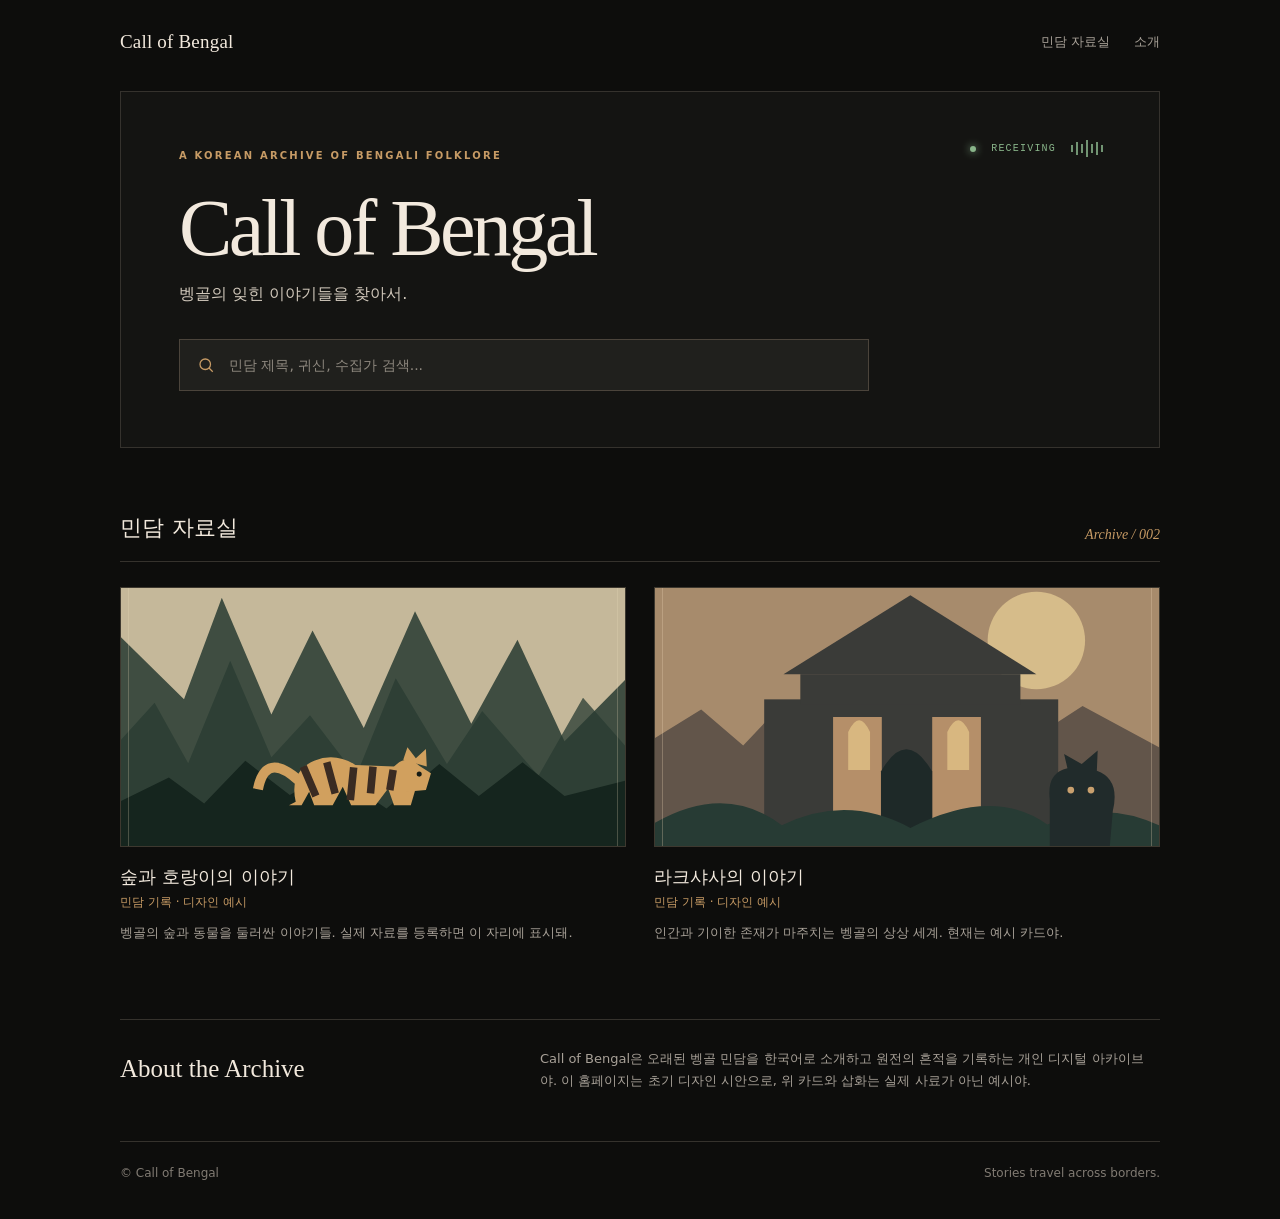
==== index.html @ c175ef84 "Update index.html" ====
<!doctype html>
<html lang="ko">
<head>
<meta charset="utf-8">
<meta name="viewport" content="width=device-width,initial-scale=1">
<meta name="description" content="벵골의 잊힌 이야기들을 찾아서 — 한국어 벵골 민담 아카이브 Call of Bengal">
<title>Call of Bengal — 벵골 민담 아카이브</title>
<style>
:root{--bg:#0d0d0c;--panel:#171715;--ink:#f2e9dd;--muted:#a8a198;--line:#35322d;--amber:#c79b65;--green:#89b58a}
*{box-sizing:border-box}html{scroll-behavior:smooth}body{margin:0;background:var(--bg);color:var(--ink);font-family:system-ui,-apple-system,"Noto Sans KR",sans-serif;line-height:1.65}a{color:inherit;text-decoration:none}button,input{font:inherit}
.wrap{width:min(1040px,calc(100% - 40px));margin:auto}
header{padding:26px 0 16px;display:flex;justify-content:space-between;align-items:center}
.brand{font-family:Georgia,serif;font-size:19px;letter-spacing:.01em}
nav{display:flex;gap:24px;font-size:13px;color:var(--muted)}nav a:hover{color:var(--ink)}
.hero{margin:18px 0 62px;border:1px solid var(--line);background:#141412;min-height:350px;padding:56px 58px;position:relative;overflow:hidden}
.eyebrow{font-size:10px;letter-spacing:.22em;color:var(--amber);font-weight:700}
h1{font-family:Georgia,"Times New Roman",serif;font-weight:400;font-size:clamp(48px,7vw,80px);line-height:1.1;letter-spacing:-.045em;margin:19px 0 9px}
.subtitle{font-size:16px;color:#d1c8bb;margin:0 0 32px}
.radio{position:absolute;right:56px;top:48px;display:flex;gap:15px;align-items:center;color:var(--green);font-family:monospace;font-size:10px;letter-spacing:.12em}
.led{width:6px;height:6px;border-radius:50%;background:var(--green);box-shadow:0 0 9px var(--green)}
.wave{display:flex;align-items:center;gap:3px;height:17px}.wave i{width:2px;background:var(--green);height:7px;opacity:.8}.wave i:nth-child(2),.wave i:nth-child(6){height:13px}.wave i:nth-child(3),.wave i:nth-child(5){height:9px}.wave i:nth-child(4){height:17px}
.search{display:flex;align-items:center;gap:12px;max-width:690px;background:#20201d;border:1px solid #4b443b;padding:0 17px;height:52px}.search svg{flex:none;color:var(--amber)}.search input{width:100%;border:0;outline:0;background:transparent;color:var(--ink);font-size:14px}.search input::placeholder{color:#8e887f}
.section-head{display:flex;align-items:end;justify-content:space-between;border-bottom:1px solid var(--line);padding-bottom:14px;margin-bottom:25px}.section-head h2{font-size:22px;font-weight:550;margin:0}.section-head span{font-family:Georgia,serif;font-style:italic;font-size:14px;color:var(--amber)}
.grid{display:grid;grid-template-columns:repeat(2,minmax(0,1fr));gap:28px}
.story{display:block}.art{height:260px;overflow:hidden;border:1px solid #3d382f;background:#211f1a}.art svg{display:block;width:100%;height:100%}.story h3{font-size:18px;font-weight:550;margin:15px 0 2px}.story .meta{font-size:12px;color:var(--amber);margin:0}.story .desc{font-size:13px;color:var(--muted);margin:9px 0 0}.story:hover h3{color:var(--amber)}
.empty{display:none;border:1px dashed var(--line);padding:35px;text-align:center;color:var(--muted)}
.about{margin:76px 0 50px;border-top:1px solid var(--line);padding-top:28px;display:flex;gap:40px;justify-content:space-between}.about h2{font-family:Georgia,serif;font-weight:400;font-size:25px;margin:0}.about p{max-width:620px;color:var(--muted);font-size:13px;margin:0}
footer{border-top:1px solid var(--line);padding:22px 0 35px;color:#817b73;font-size:12px;display:flex;justify-content:space-between}
@media(max-width:700px){header{align-items:flex-start;gap:10px}nav{gap:13px;font-size:11px}.hero{padding:82px 25px 32px;margin-bottom:44px;min-height:0}.radio{top:28px;right:25px}h1{font-size:51px}.grid{grid-template-columns:1fr;gap:35px}.art{height:235px}.about{display:block}.about p{margin-top:12px}footer{gap:15px;flex-wrap:wrap}}
@media(prefers-reduced-motion:no-preference){.story .art svg{transition:transform .4s}.story:hover .art svg{transform:scale(1.025)}}
</style>
</head>
<body>
<div class="wrap">
<header><a class="brand" href="./">Call of Bengal</a><nav><a href="#archive">민담 자료실</a><a href="#about">소개</a></nav></header>
<main>
<section class="hero" aria-labelledby="hero-title">
<div class="radio"><span class="led"></span><span>RECEIVING</span><span class="wave" aria-hidden="true"><i></i><i></i><i></i><i></i><i></i><i></i><i></i></span></div>
<div class="eyebrow">A KOREAN ARCHIVE OF BENGALI FOLKLORE</div>
<h1 id="hero-title">Call of Bengal</h1>
<p class="subtitle">벵골의 잊힌 이야기들을 찾아서.</p>
<label class="search"><svg width="18" height="18" viewBox="0 0 24 24" fill="none" stroke="currentColor" stroke-width="1.7" aria-hidden="true"><circle cx="11" cy="11" r="7"/><path d="m16 16 5 5"/></svg><input id="search" type="search" placeholder="민담 제목, 귀신, 수집가 검색..." aria-label="민담 검색"></label>
</section>
<section id="archive" aria-labelledby="archive-title">
<div class="section-head"><h2 id="archive-title">민담 자료실</h2><span>Archive / 002</span></div>
<div class="grid" id="stories">
<article class="story" data-search="숲과 호랑이의 이야기 호랑이 숲 동물 민담">
<div class="art"><svg viewBox="0 0 600 340" preserveAspectRatio="xMidYMid slice" role="img" aria-label="숲과 호랑이를 표현한 장식용 삽화"><rect width="600" height="340" fill="#c5b89a"/><g fill="#293b32"><path d="M0 340V75l75 74 45-121 59 139 49-100 61 116 61-139 67 134 55-100 56 121 72-73V340Z" opacity=".85"/><path d="M0 340V197l40-44 40 72 50-122 49 115 46-50 55 72 47-116 61 102 42-63 67 77 53-93 50 57V340Z" opacity=".75"/></g><g fill="#15251e"><path d="M0 340V270l57-28 42 31 49-51 53 41 49-29 66 45 63-53 47 38 52-40 50 40 72-18V340Z"/></g><g transform="translate(200 212)"><path d="M8 59q-8-36 22-49 25-10 49 5l46 2q25 3 27 22l-7 24h-20l-7-20-15 20H74l-10-22-12 22H30l-6-16-9 16H0Z" fill="#d1a05e"/><path d="M120 23q18-24 35-7l14 9-6 20-24 2-16-15" fill="#d1a05e"/><path d="m136 9 5-15 10 13 12-11 1 21" fill="#d1a05e"/><path d="M17 17 32 52M45 12l10 37M77 18l-4 39M100 17l-3 32M124 21l-4 24" stroke="#3a2b22" stroke-width="9"/><circle cx="155" cy="26" r="3" fill="#151b15"/><path d="M12 34q-40-36-49 10" fill="none" stroke="#d1a05e" stroke-width="12"/></g><rect x="9" y="9" width="582" height="322" fill="none" stroke="#e9dbb8" stroke-opacity=".3"/></svg></div>
<h3>숲과 호랑이의 이야기</h3><p class="meta">민담 기록 · 디자인 예시</p><p class="desc">벵골의 숲과 동물을 둘러싼 이야기들. 실제 자료를 등록하면 이 자리에 표시돼.</p>
</article>
<article class="story" data-search="라크샤사의 이야기 라크샤사 악귀 괴물 초자연 민담">
<div class="art"><svg viewBox="0 0 600 340" preserveAspectRatio="xMidYMid slice" role="img" aria-label="고풍스러운 궁전과 신비로운 존재를 표현한 장식용 삽화"><rect width="600" height="340" fill="#a78b6c"/><circle cx="454" cy="79" r="58" fill="#e3c991" opacity=".8"/><path d="M0 340V195l55-34 50 43 47-50 59 57 58-84 65 61 50-65 63 74 62-40 91 49V340Z" fill="#62554a"/><g fill="#3a3b38"><rect x="130" y="149" width="350" height="191"/><rect x="173" y="119" width="262" height="36"/><path d="M153 119 304 25l150 94Z"/><rect x="212" y="170" width="58" height="170" fill="#b58f69"/><rect x="330" y="170" width="58" height="170" fill="#b58f69"/><path d="M269 340V235q30-53 61 0v105Z" fill="#1e2928"/></g><g fill="#d8b780"><path d="M230 188q13-28 26 0v45h-26ZM348 188q13-28 26 0v45h-26Z"/></g><path d="M0 340V296q84-48 151 3 77-38 153 3 99-50 163-4 68-30 133 1v41Z" fill="#273b34"/><g transform="translate(470 218)" fill="#212b2b"><path d="M0 122V51q-4-33 21-38l-4-17 21 12 19-16-1 24q28 10 19 48l-5 58Z"/><circle cx="25" cy="39" r="4" fill="#c9a06e"/><circle cx="49" cy="39" r="4" fill="#c9a06e"/></g><rect x="9" y="9" width="582" height="322" fill="none" stroke="#ead5b5" stroke-opacity=".35"/></svg></div>
<h3>라크샤사의 이야기</h3><p class="meta">민담 기록 · 디자인 예시</p><p class="desc">인간과 기이한 존재가 마주치는 벵골의 상상 세계. 현재는 예시 카드야.</p>
</article>
</div><div class="empty" id="empty">검색 결과가 없어. 다른 단어로 찾아봐.</div>
</section>
<section class="about" id="about"><h2>About the Archive</h2><p>Call of Bengal은 오래된 벵골 민담을 한국어로 소개하고 원전의 흔적을 기록하는 개인 디지털 아카이브야. 이 홈페이지는 초기 디자인 시안으로, 위 카드와 삽화는 실제 사료가 아닌 예시야.</p></section>
</main>
<footer><span>© Call of Bengal</span><span>Stories travel across borders.</span></footer>
</div>
<script>
const input=document.getElementById('search'),cards=[...document.querySelectorAll('.story')],empty=document.getElementById('empty');
input.addEventListener('input',()=>{const q=input.value.trim().toLocaleLowerCase();let count=0;for(const card of cards){const show=card.dataset.search.toLocaleLowerCase().includes(q);card.style.display=show?'':'none';if(show)count++}empty.style.display=count?'none':'block'});
</script>
</body>
</html>
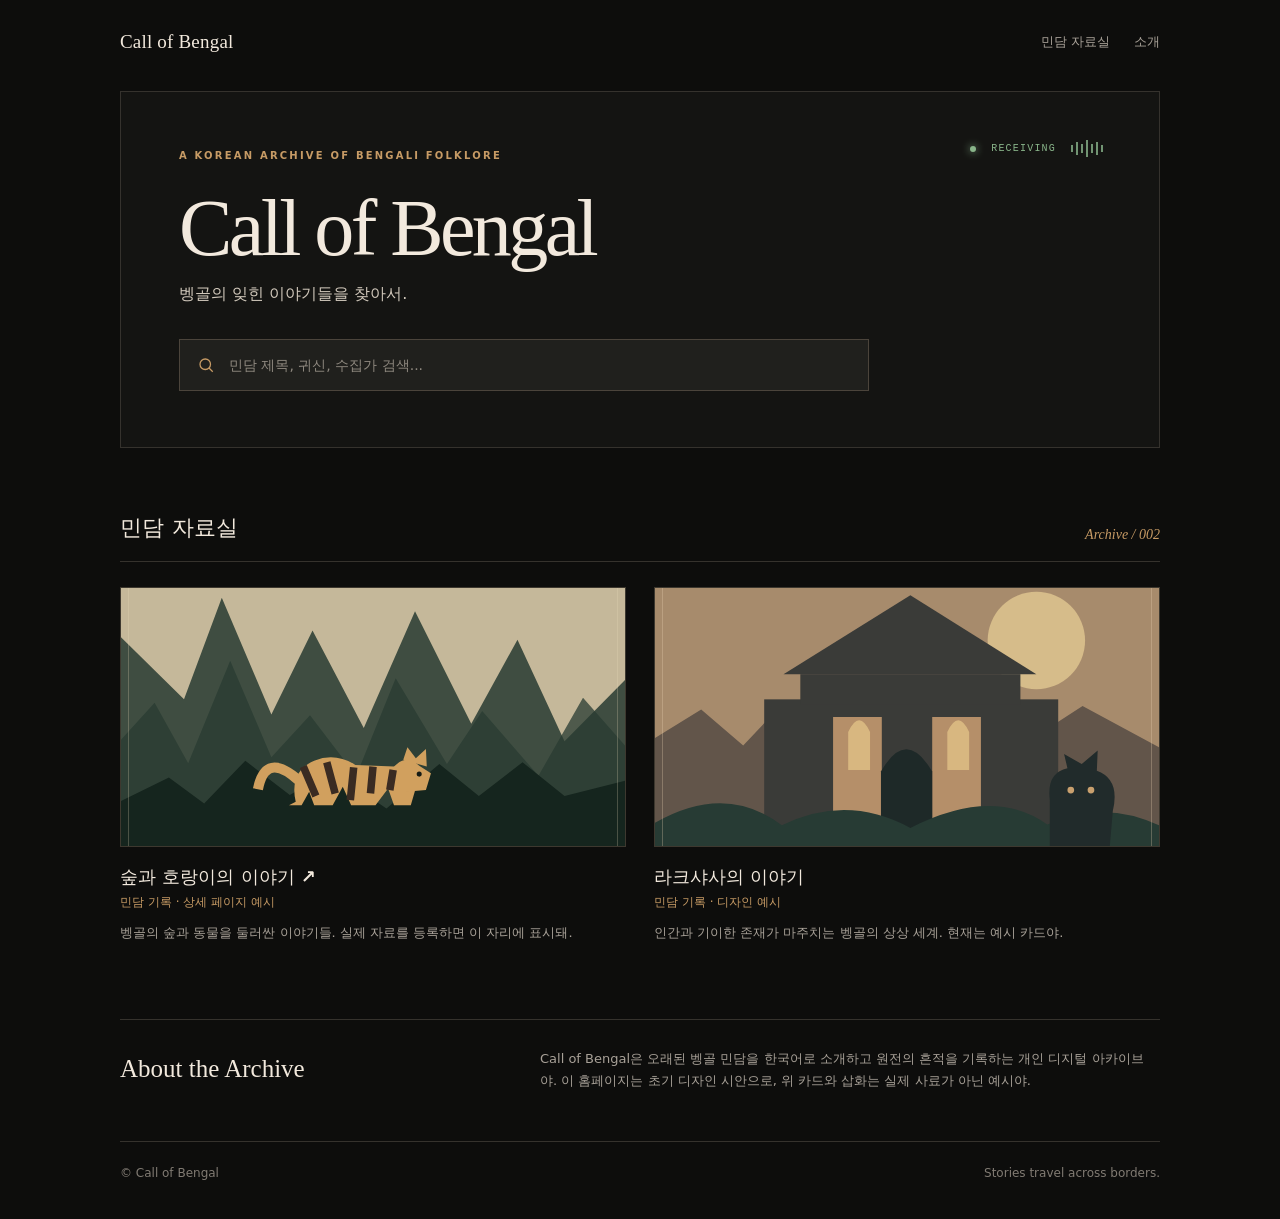
==== commit 510a0f06: "Add files via upload" ====
--- a/index.html
+++ b/index.html
@@ -46,7 +46,7 @@
 <div class="grid" id="stories">
 <article class="story" data-search="숲과 호랑이의 이야기 호랑이 숲 동물 민담">
 <div class="art"><svg viewBox="0 0 600 340" preserveAspectRatio="xMidYMid slice" role="img" aria-label="숲과 호랑이를 표현한 장식용 삽화"><rect width="600" height="340" fill="#c5b89a"/><g fill="#293b32"><path d="M0 340V75l75 74 45-121 59 139 49-100 61 116 61-139 67 134 55-100 56 121 72-73V340Z" opacity=".85"/><path d="M0 340V197l40-44 40 72 50-122 49 115 46-50 55 72 47-116 61 102 42-63 67 77 53-93 50 57V340Z" opacity=".75"/></g><g fill="#15251e"><path d="M0 340V270l57-28 42 31 49-51 53 41 49-29 66 45 63-53 47 38 52-40 50 40 72-18V340Z"/></g><g transform="translate(200 212)"><path d="M8 59q-8-36 22-49 25-10 49 5l46 2q25 3 27 22l-7 24h-20l-7-20-15 20H74l-10-22-12 22H30l-6-16-9 16H0Z" fill="#d1a05e"/><path d="M120 23q18-24 35-7l14 9-6 20-24 2-16-15" fill="#d1a05e"/><path d="m136 9 5-15 10 13 12-11 1 21" fill="#d1a05e"/><path d="M17 17 32 52M45 12l10 37M77 18l-4 39M100 17l-3 32M124 21l-4 24" stroke="#3a2b22" stroke-width="9"/><circle cx="155" cy="26" r="3" fill="#151b15"/><path d="M12 34q-40-36-49 10" fill="none" stroke="#d1a05e" stroke-width="12"/></g><rect x="9" y="9" width="582" height="322" fill="none" stroke="#e9dbb8" stroke-opacity=".3"/></svg></div>
-<h3>숲과 호랑이의 이야기</h3><p class="meta">민담 기록 · 디자인 예시</p><p class="desc">벵골의 숲과 동물을 둘러싼 이야기들. 실제 자료를 등록하면 이 자리에 표시돼.</p>
+<h3><a href="stories/story-001.html" aria-label="숲과 호랑이의 이야기 상세 기록 보기">숲과 호랑이의 이야기 ↗</a></h3><p class="meta">민담 기록 · 상세 페이지 예시</p><p class="desc">벵골의 숲과 동물을 둘러싼 이야기들. 실제 자료를 등록하면 이 자리에 표시돼.</p>
 </article>
 <article class="story" data-search="라크샤사의 이야기 라크샤사 악귀 괴물 초자연 민담">
 <div class="art"><svg viewBox="0 0 600 340" preserveAspectRatio="xMidYMid slice" role="img" aria-label="고풍스러운 궁전과 신비로운 존재를 표현한 장식용 삽화"><rect width="600" height="340" fill="#a78b6c"/><circle cx="454" cy="79" r="58" fill="#e3c991" opacity=".8"/><path d="M0 340V195l55-34 50 43 47-50 59 57 58-84 65 61 50-65 63 74 62-40 91 49V340Z" fill="#62554a"/><g fill="#3a3b38"><rect x="130" y="149" width="350" height="191"/><rect x="173" y="119" width="262" height="36"/><path d="M153 119 304 25l150 94Z"/><rect x="212" y="170" width="58" height="170" fill="#b58f69"/><rect x="330" y="170" width="58" height="170" fill="#b58f69"/><path d="M269 340V235q30-53 61 0v105Z" fill="#1e2928"/></g><g fill="#d8b780"><path d="M230 188q13-28 26 0v45h-26ZM348 188q13-28 26 0v45h-26Z"/></g><path d="M0 340V296q84-48 151 3 77-38 153 3 99-50 163-4 68-30 133 1v41Z" fill="#273b34"/><g transform="translate(470 218)" fill="#212b2b"><path d="M0 122V51q-4-33 21-38l-4-17 21 12 19-16-1 24q28 10 19 48l-5 58Z"/><circle cx="25" cy="39" r="4" fill="#c9a06e"/><circle cx="49" cy="39" r="4" fill="#c9a06e"/></g><rect x="9" y="9" width="582" height="322" fill="none" stroke="#ead5b5" stroke-opacity=".35"/></svg></div>
@@ -63,4 +63,4 @@
 input.addEventListener('input',()=>{const q=input.value.trim().toLocaleLowerCase();let count=0;for(const card of cards){const show=card.dataset.search.toLocaleLowerCase().includes(q);card.style.display=show?'':'none';if(show)count++}empty.style.display=count?'none':'block'});
 </script>
 </body>
-</html>
+</html>
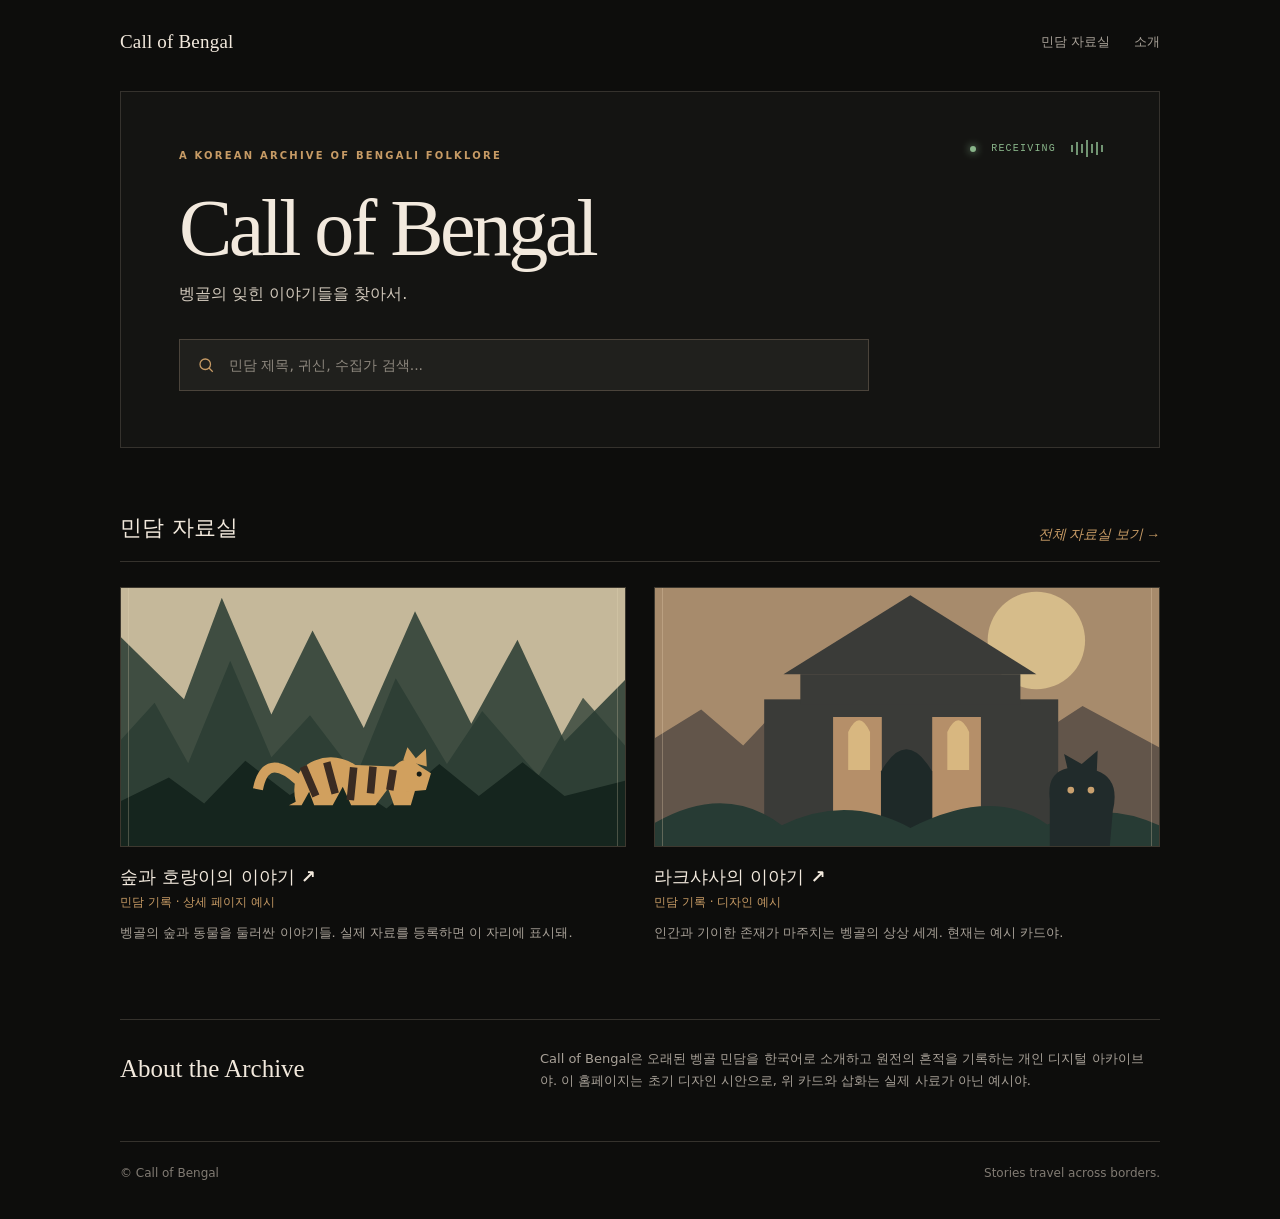
==== commit cfb6f907: "Add files via upload" ====
--- a/index.html
+++ b/index.html
@@ -32,7 +32,7 @@
 </head>
 <body>
 <div class="wrap">
-<header><a class="brand" href="./">Call of Bengal</a><nav><a href="#archive">민담 자료실</a><a href="#about">소개</a></nav></header>
+<header><a class="brand" href="./">Call of Bengal</a><nav><a href="archive.html">민담 자료실</a><a href="#about">소개</a></nav></header>
 <main>
 <section class="hero" aria-labelledby="hero-title">
 <div class="radio"><span class="led"></span><span>RECEIVING</span><span class="wave" aria-hidden="true"><i></i><i></i><i></i><i></i><i></i><i></i><i></i></span></div>
@@ -42,7 +42,7 @@
 <label class="search"><svg width="18" height="18" viewBox="0 0 24 24" fill="none" stroke="currentColor" stroke-width="1.7" aria-hidden="true"><circle cx="11" cy="11" r="7"/><path d="m16 16 5 5"/></svg><input id="search" type="search" placeholder="민담 제목, 귀신, 수집가 검색..." aria-label="민담 검색"></label>
 </section>
 <section id="archive" aria-labelledby="archive-title">
-<div class="section-head"><h2 id="archive-title">민담 자료실</h2><span>Archive / 002</span></div>
+<div class="section-head"><h2 id="archive-title">민담 자료실</h2><a href="archive.html" style="font-family:Georgia,serif;font-style:italic;font-size:14px;color:var(--amber)">전체 자료실 보기 →</a></div>
 <div class="grid" id="stories">
 <article class="story" data-search="숲과 호랑이의 이야기 호랑이 숲 동물 민담">
 <div class="art"><svg viewBox="0 0 600 340" preserveAspectRatio="xMidYMid slice" role="img" aria-label="숲과 호랑이를 표현한 장식용 삽화"><rect width="600" height="340" fill="#c5b89a"/><g fill="#293b32"><path d="M0 340V75l75 74 45-121 59 139 49-100 61 116 61-139 67 134 55-100 56 121 72-73V340Z" opacity=".85"/><path d="M0 340V197l40-44 40 72 50-122 49 115 46-50 55 72 47-116 61 102 42-63 67 77 53-93 50 57V340Z" opacity=".75"/></g><g fill="#15251e"><path d="M0 340V270l57-28 42 31 49-51 53 41 49-29 66 45 63-53 47 38 52-40 50 40 72-18V340Z"/></g><g transform="translate(200 212)"><path d="M8 59q-8-36 22-49 25-10 49 5l46 2q25 3 27 22l-7 24h-20l-7-20-15 20H74l-10-22-12 22H30l-6-16-9 16H0Z" fill="#d1a05e"/><path d="M120 23q18-24 35-7l14 9-6 20-24 2-16-15" fill="#d1a05e"/><path d="m136 9 5-15 10 13 12-11 1 21" fill="#d1a05e"/><path d="M17 17 32 52M45 12l10 37M77 18l-4 39M100 17l-3 32M124 21l-4 24" stroke="#3a2b22" stroke-width="9"/><circle cx="155" cy="26" r="3" fill="#151b15"/><path d="M12 34q-40-36-49 10" fill="none" stroke="#d1a05e" stroke-width="12"/></g><rect x="9" y="9" width="582" height="322" fill="none" stroke="#e9dbb8" stroke-opacity=".3"/></svg></div>
@@ -50,7 +50,7 @@
 </article>
 <article class="story" data-search="라크샤사의 이야기 라크샤사 악귀 괴물 초자연 민담">
 <div class="art"><svg viewBox="0 0 600 340" preserveAspectRatio="xMidYMid slice" role="img" aria-label="고풍스러운 궁전과 신비로운 존재를 표현한 장식용 삽화"><rect width="600" height="340" fill="#a78b6c"/><circle cx="454" cy="79" r="58" fill="#e3c991" opacity=".8"/><path d="M0 340V195l55-34 50 43 47-50 59 57 58-84 65 61 50-65 63 74 62-40 91 49V340Z" fill="#62554a"/><g fill="#3a3b38"><rect x="130" y="149" width="350" height="191"/><rect x="173" y="119" width="262" height="36"/><path d="M153 119 304 25l150 94Z"/><rect x="212" y="170" width="58" height="170" fill="#b58f69"/><rect x="330" y="170" width="58" height="170" fill="#b58f69"/><path d="M269 340V235q30-53 61 0v105Z" fill="#1e2928"/></g><g fill="#d8b780"><path d="M230 188q13-28 26 0v45h-26ZM348 188q13-28 26 0v45h-26Z"/></g><path d="M0 340V296q84-48 151 3 77-38 153 3 99-50 163-4 68-30 133 1v41Z" fill="#273b34"/><g transform="translate(470 218)" fill="#212b2b"><path d="M0 122V51q-4-33 21-38l-4-17 21 12 19-16-1 24q28 10 19 48l-5 58Z"/><circle cx="25" cy="39" r="4" fill="#c9a06e"/><circle cx="49" cy="39" r="4" fill="#c9a06e"/></g><rect x="9" y="9" width="582" height="322" fill="none" stroke="#ead5b5" stroke-opacity=".35"/></svg></div>
-<h3>라크샤사의 이야기</h3><p class="meta">민담 기록 · 디자인 예시</p><p class="desc">인간과 기이한 존재가 마주치는 벵골의 상상 세계. 현재는 예시 카드야.</p>
+<h3><a href="archive.html?category=ghost">라크샤사의 이야기 ↗</a></h3><p class="meta">민담 기록 · 디자인 예시</p><p class="desc">인간과 기이한 존재가 마주치는 벵골의 상상 세계. 현재는 예시 카드야.</p>
 </article>
 </div><div class="empty" id="empty">검색 결과가 없어. 다른 단어로 찾아봐.</div>
 </section>
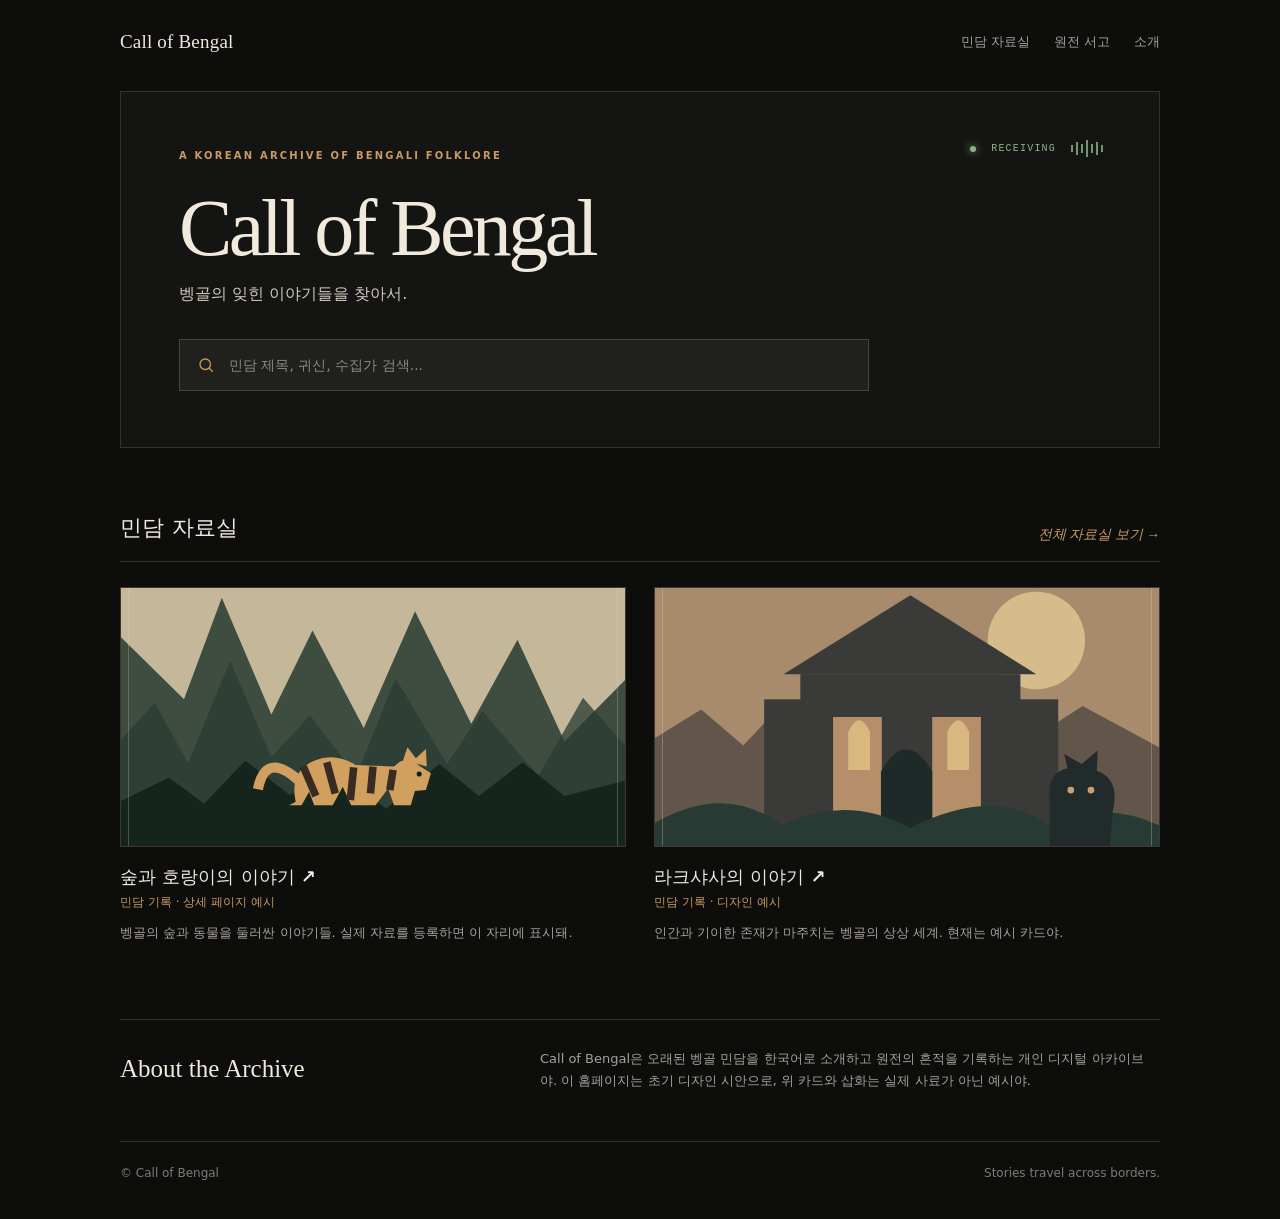
==== commit e27e2ec4: "Add files via upload" ====
--- a/index.html
+++ b/index.html
@@ -32,7 +32,7 @@
 </head>
 <body>
 <div class="wrap">
-<header><a class="brand" href="./">Call of Bengal</a><nav><a href="archive.html">민담 자료실</a><a href="#about">소개</a></nav></header>
+<header><a class="brand" href="./">Call of Bengal</a><nav><a href="archive.html">민담 자료실</a><a href="sources.html">원전 서고</a><a href="#about">소개</a></nav></header>
 <main>
 <section class="hero" aria-labelledby="hero-title">
 <div class="radio"><span class="led"></span><span>RECEIVING</span><span class="wave" aria-hidden="true"><i></i><i></i><i></i><i></i><i></i><i></i><i></i></span></div>
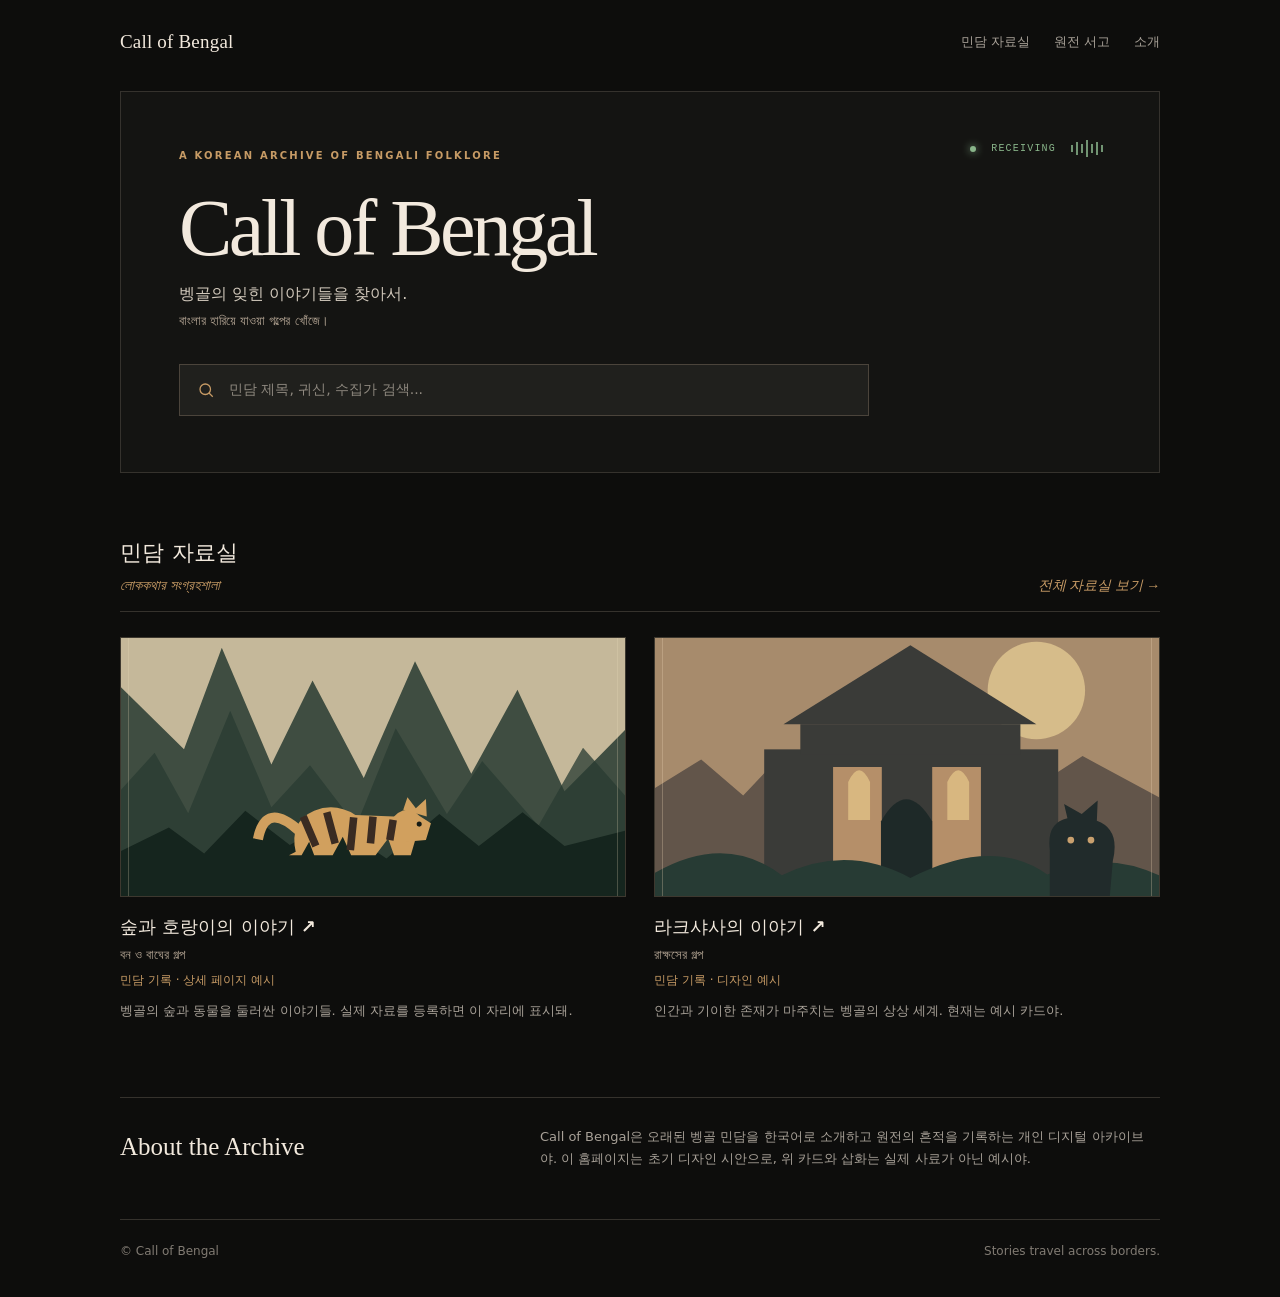
==== commit a76321a0: "Add files via upload" ====
--- a/index.html
+++ b/index.html
@@ -28,29 +28,29 @@
 footer{border-top:1px solid var(--line);padding:22px 0 35px;color:#817b73;font-size:12px;display:flex;justify-content:space-between}
 @media(max-width:700px){header{align-items:flex-start;gap:10px}nav{gap:13px;font-size:11px}.hero{padding:82px 25px 32px;margin-bottom:44px;min-height:0}.radio{top:28px;right:25px}h1{font-size:51px}.grid{grid-template-columns:1fr;gap:35px}.art{height:235px}.about{display:block}.about p{margin-top:12px}footer{gap:15px;flex-wrap:wrap}}
 @media(prefers-reduced-motion:no-preference){.story .art svg{transition:transform .4s}.story:hover .art svg{transform:scale(1.025)}}
-</style>
+.bn-sub{font-size:17px;color:#b4a594;margin:-4px 0 18px;line-height:1.7}.bn-heading{display:block;font-size:13px;color:#b4a594;font-weight:400;margin-top:3px}.bn-card{font-size:13px;color:#b4a594;margin:0 0 6px}.bn-subtitle,.bn-sub{font-family:system-ui,"Noto Sans Bengali",sans-serif}.bn-subtitle{display:block;font-size:13px;color:#b4a594;margin-top:3px}.bn-card{font-family:system-ui,"Noto Sans Bengali",sans-serif}.bn-sub{margin-top:0}</style>
 </head>
 <body>
 <div class="wrap">
-<header><a class="brand" href="./">Call of Bengal</a><nav><a href="archive.html">민담 자료실</a><a href="sources.html">원전 서고</a><a href="#about">소개</a></nav></header>
+<header><a class="brand" href="./">Call of Bengal</a><nav><a href="archive.html">민담 자료실</a><a href="sources.html">원전 서고</a><a href="about.html">소개</a></nav></header>
 <main>
 <section class="hero" aria-labelledby="hero-title">
 <div class="radio"><span class="led"></span><span>RECEIVING</span><span class="wave" aria-hidden="true"><i></i><i></i><i></i><i></i><i></i><i></i><i></i></span></div>
 <div class="eyebrow">A KOREAN ARCHIVE OF BENGALI FOLKLORE</div>
 <h1 id="hero-title">Call of Bengal</h1>
-<p class="subtitle">벵골의 잊힌 이야기들을 찾아서.</p>
+<p class="subtitle">벵골의 잊힌 이야기들을 찾아서.<span class="bn-subtitle" lang="bn">বাংলার হারিয়ে যাওয়া গল্পের খোঁজে।</span></p>
 <label class="search"><svg width="18" height="18" viewBox="0 0 24 24" fill="none" stroke="currentColor" stroke-width="1.7" aria-hidden="true"><circle cx="11" cy="11" r="7"/><path d="m16 16 5 5"/></svg><input id="search" type="search" placeholder="민담 제목, 귀신, 수집가 검색..." aria-label="민담 검색"></label>
 </section>
 <section id="archive" aria-labelledby="archive-title">
-<div class="section-head"><h2 id="archive-title">민담 자료실</h2><a href="archive.html" style="font-family:Georgia,serif;font-style:italic;font-size:14px;color:var(--amber)">전체 자료실 보기 →</a></div>
+<div class="section-head"><h2 id="archive-title">민담 자료실 <span class="bn-heading" lang="bn">লোককথার সংগ্রহশালা</span></h2><a href="archive.html" style="font-family:Georgia,serif;font-style:italic;font-size:14px;color:var(--amber)">전체 자료실 보기 →</a></div>
 <div class="grid" id="stories">
 <article class="story" data-search="숲과 호랑이의 이야기 호랑이 숲 동물 민담">
 <div class="art"><svg viewBox="0 0 600 340" preserveAspectRatio="xMidYMid slice" role="img" aria-label="숲과 호랑이를 표현한 장식용 삽화"><rect width="600" height="340" fill="#c5b89a"/><g fill="#293b32"><path d="M0 340V75l75 74 45-121 59 139 49-100 61 116 61-139 67 134 55-100 56 121 72-73V340Z" opacity=".85"/><path d="M0 340V197l40-44 40 72 50-122 49 115 46-50 55 72 47-116 61 102 42-63 67 77 53-93 50 57V340Z" opacity=".75"/></g><g fill="#15251e"><path d="M0 340V270l57-28 42 31 49-51 53 41 49-29 66 45 63-53 47 38 52-40 50 40 72-18V340Z"/></g><g transform="translate(200 212)"><path d="M8 59q-8-36 22-49 25-10 49 5l46 2q25 3 27 22l-7 24h-20l-7-20-15 20H74l-10-22-12 22H30l-6-16-9 16H0Z" fill="#d1a05e"/><path d="M120 23q18-24 35-7l14 9-6 20-24 2-16-15" fill="#d1a05e"/><path d="m136 9 5-15 10 13 12-11 1 21" fill="#d1a05e"/><path d="M17 17 32 52M45 12l10 37M77 18l-4 39M100 17l-3 32M124 21l-4 24" stroke="#3a2b22" stroke-width="9"/><circle cx="155" cy="26" r="3" fill="#151b15"/><path d="M12 34q-40-36-49 10" fill="none" stroke="#d1a05e" stroke-width="12"/></g><rect x="9" y="9" width="582" height="322" fill="none" stroke="#e9dbb8" stroke-opacity=".3"/></svg></div>
-<h3><a href="stories/story-001.html" aria-label="숲과 호랑이의 이야기 상세 기록 보기">숲과 호랑이의 이야기 ↗</a></h3><p class="meta">민담 기록 · 상세 페이지 예시</p><p class="desc">벵골의 숲과 동물을 둘러싼 이야기들. 실제 자료를 등록하면 이 자리에 표시돼.</p>
+<h3><a href="stories/story-001.html" aria-label="숲과 호랑이의 이야기 상세 기록 보기">숲과 호랑이의 이야기 ↗</a></h3><p class="bn-card" lang="bn">বন ও বাঘের গল্প</p><p class="meta">민담 기록 · 상세 페이지 예시</p><p class="desc">벵골의 숲과 동물을 둘러싼 이야기들. 실제 자료를 등록하면 이 자리에 표시돼.</p>
 </article>
 <article class="story" data-search="라크샤사의 이야기 라크샤사 악귀 괴물 초자연 민담">
 <div class="art"><svg viewBox="0 0 600 340" preserveAspectRatio="xMidYMid slice" role="img" aria-label="고풍스러운 궁전과 신비로운 존재를 표현한 장식용 삽화"><rect width="600" height="340" fill="#a78b6c"/><circle cx="454" cy="79" r="58" fill="#e3c991" opacity=".8"/><path d="M0 340V195l55-34 50 43 47-50 59 57 58-84 65 61 50-65 63 74 62-40 91 49V340Z" fill="#62554a"/><g fill="#3a3b38"><rect x="130" y="149" width="350" height="191"/><rect x="173" y="119" width="262" height="36"/><path d="M153 119 304 25l150 94Z"/><rect x="212" y="170" width="58" height="170" fill="#b58f69"/><rect x="330" y="170" width="58" height="170" fill="#b58f69"/><path d="M269 340V235q30-53 61 0v105Z" fill="#1e2928"/></g><g fill="#d8b780"><path d="M230 188q13-28 26 0v45h-26ZM348 188q13-28 26 0v45h-26Z"/></g><path d="M0 340V296q84-48 151 3 77-38 153 3 99-50 163-4 68-30 133 1v41Z" fill="#273b34"/><g transform="translate(470 218)" fill="#212b2b"><path d="M0 122V51q-4-33 21-38l-4-17 21 12 19-16-1 24q28 10 19 48l-5 58Z"/><circle cx="25" cy="39" r="4" fill="#c9a06e"/><circle cx="49" cy="39" r="4" fill="#c9a06e"/></g><rect x="9" y="9" width="582" height="322" fill="none" stroke="#ead5b5" stroke-opacity=".35"/></svg></div>
-<h3><a href="archive.html?category=ghost">라크샤사의 이야기 ↗</a></h3><p class="meta">민담 기록 · 디자인 예시</p><p class="desc">인간과 기이한 존재가 마주치는 벵골의 상상 세계. 현재는 예시 카드야.</p>
+<h3><a href="archive.html?category=ghost">라크샤사의 이야기 ↗</a></h3><p class="bn-card" lang="bn">রাক্ষসের গল্প</p><p class="meta">민담 기록 · 디자인 예시</p><p class="desc">인간과 기이한 존재가 마주치는 벵골의 상상 세계. 현재는 예시 카드야.</p>
 </article>
 </div><div class="empty" id="empty">검색 결과가 없어. 다른 단어로 찾아봐.</div>
 </section>
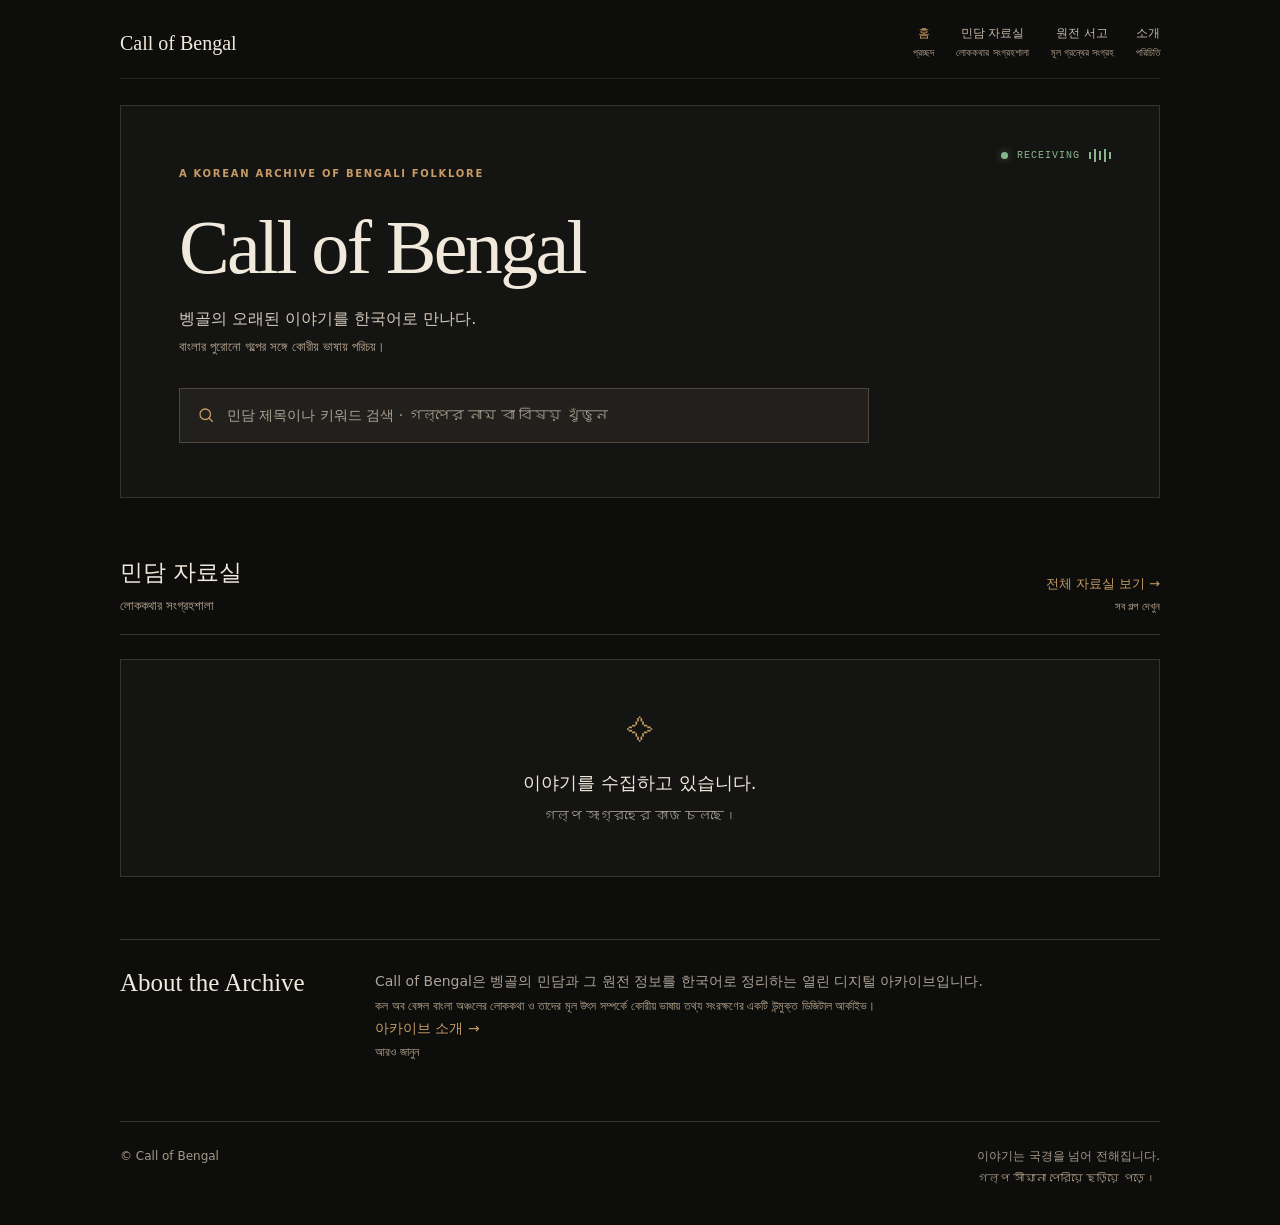
==== commit 4521277c: "Add files via upload" ====
--- a/index.html
+++ b/index.html
@@ -1,66 +1 @@
-<!doctype html>
-<html lang="ko">
-<head>
-<meta charset="utf-8">
-<meta name="viewport" content="width=device-width,initial-scale=1">
-<meta name="description" content="벵골의 잊힌 이야기들을 찾아서 — 한국어 벵골 민담 아카이브 Call of Bengal">
-<title>Call of Bengal — 벵골 민담 아카이브</title>
-<style>
-:root{--bg:#0d0d0c;--panel:#171715;--ink:#f2e9dd;--muted:#a8a198;--line:#35322d;--amber:#c79b65;--green:#89b58a}
-*{box-sizing:border-box}html{scroll-behavior:smooth}body{margin:0;background:var(--bg);color:var(--ink);font-family:system-ui,-apple-system,"Noto Sans KR",sans-serif;line-height:1.65}a{color:inherit;text-decoration:none}button,input{font:inherit}
-.wrap{width:min(1040px,calc(100% - 40px));margin:auto}
-header{padding:26px 0 16px;display:flex;justify-content:space-between;align-items:center}
-.brand{font-family:Georgia,serif;font-size:19px;letter-spacing:.01em}
-nav{display:flex;gap:24px;font-size:13px;color:var(--muted)}nav a:hover{color:var(--ink)}
-.hero{margin:18px 0 62px;border:1px solid var(--line);background:#141412;min-height:350px;padding:56px 58px;position:relative;overflow:hidden}
-.eyebrow{font-size:10px;letter-spacing:.22em;color:var(--amber);font-weight:700}
-h1{font-family:Georgia,"Times New Roman",serif;font-weight:400;font-size:clamp(48px,7vw,80px);line-height:1.1;letter-spacing:-.045em;margin:19px 0 9px}
-.subtitle{font-size:16px;color:#d1c8bb;margin:0 0 32px}
-.radio{position:absolute;right:56px;top:48px;display:flex;gap:15px;align-items:center;color:var(--green);font-family:monospace;font-size:10px;letter-spacing:.12em}
-.led{width:6px;height:6px;border-radius:50%;background:var(--green);box-shadow:0 0 9px var(--green)}
-.wave{display:flex;align-items:center;gap:3px;height:17px}.wave i{width:2px;background:var(--green);height:7px;opacity:.8}.wave i:nth-child(2),.wave i:nth-child(6){height:13px}.wave i:nth-child(3),.wave i:nth-child(5){height:9px}.wave i:nth-child(4){height:17px}
-.search{display:flex;align-items:center;gap:12px;max-width:690px;background:#20201d;border:1px solid #4b443b;padding:0 17px;height:52px}.search svg{flex:none;color:var(--amber)}.search input{width:100%;border:0;outline:0;background:transparent;color:var(--ink);font-size:14px}.search input::placeholder{color:#8e887f}
-.section-head{display:flex;align-items:end;justify-content:space-between;border-bottom:1px solid var(--line);padding-bottom:14px;margin-bottom:25px}.section-head h2{font-size:22px;font-weight:550;margin:0}.section-head span{font-family:Georgia,serif;font-style:italic;font-size:14px;color:var(--amber)}
-.grid{display:grid;grid-template-columns:repeat(2,minmax(0,1fr));gap:28px}
-.story{display:block}.art{height:260px;overflow:hidden;border:1px solid #3d382f;background:#211f1a}.art svg{display:block;width:100%;height:100%}.story h3{font-size:18px;font-weight:550;margin:15px 0 2px}.story .meta{font-size:12px;color:var(--amber);margin:0}.story .desc{font-size:13px;color:var(--muted);margin:9px 0 0}.story:hover h3{color:var(--amber)}
-.empty{display:none;border:1px dashed var(--line);padding:35px;text-align:center;color:var(--muted)}
-.about{margin:76px 0 50px;border-top:1px solid var(--line);padding-top:28px;display:flex;gap:40px;justify-content:space-between}.about h2{font-family:Georgia,serif;font-weight:400;font-size:25px;margin:0}.about p{max-width:620px;color:var(--muted);font-size:13px;margin:0}
-footer{border-top:1px solid var(--line);padding:22px 0 35px;color:#817b73;font-size:12px;display:flex;justify-content:space-between}
-@media(max-width:700px){header{align-items:flex-start;gap:10px}nav{gap:13px;font-size:11px}.hero{padding:82px 25px 32px;margin-bottom:44px;min-height:0}.radio{top:28px;right:25px}h1{font-size:51px}.grid{grid-template-columns:1fr;gap:35px}.art{height:235px}.about{display:block}.about p{margin-top:12px}footer{gap:15px;flex-wrap:wrap}}
-@media(prefers-reduced-motion:no-preference){.story .art svg{transition:transform .4s}.story:hover .art svg{transform:scale(1.025)}}
-.bn-sub{font-size:17px;color:#b4a594;margin:-4px 0 18px;line-height:1.7}.bn-heading{display:block;font-size:13px;color:#b4a594;font-weight:400;margin-top:3px}.bn-card{font-size:13px;color:#b4a594;margin:0 0 6px}.bn-subtitle,.bn-sub{font-family:system-ui,"Noto Sans Bengali",sans-serif}.bn-subtitle{display:block;font-size:13px;color:#b4a594;margin-top:3px}.bn-card{font-family:system-ui,"Noto Sans Bengali",sans-serif}.bn-sub{margin-top:0}</style>
-</head>
-<body>
-<div class="wrap">
-<header><a class="brand" href="./">Call of Bengal</a><nav><a href="archive.html">민담 자료실</a><a href="sources.html">원전 서고</a><a href="about.html">소개</a></nav></header>
-<main>
-<section class="hero" aria-labelledby="hero-title">
-<div class="radio"><span class="led"></span><span>RECEIVING</span><span class="wave" aria-hidden="true"><i></i><i></i><i></i><i></i><i></i><i></i><i></i></span></div>
-<div class="eyebrow">A KOREAN ARCHIVE OF BENGALI FOLKLORE</div>
-<h1 id="hero-title">Call of Bengal</h1>
-<p class="subtitle">벵골의 잊힌 이야기들을 찾아서.<span class="bn-subtitle" lang="bn">বাংলার হারিয়ে যাওয়া গল্পের খোঁজে।</span></p>
-<label class="search"><svg width="18" height="18" viewBox="0 0 24 24" fill="none" stroke="currentColor" stroke-width="1.7" aria-hidden="true"><circle cx="11" cy="11" r="7"/><path d="m16 16 5 5"/></svg><input id="search" type="search" placeholder="민담 제목, 귀신, 수집가 검색..." aria-label="민담 검색"></label>
-</section>
-<section id="archive" aria-labelledby="archive-title">
-<div class="section-head"><h2 id="archive-title">민담 자료실 <span class="bn-heading" lang="bn">লোককথার সংগ্রহশালা</span></h2><a href="archive.html" style="font-family:Georgia,serif;font-style:italic;font-size:14px;color:var(--amber)">전체 자료실 보기 →</a></div>
-<div class="grid" id="stories">
-<article class="story" data-search="숲과 호랑이의 이야기 호랑이 숲 동물 민담">
-<div class="art"><svg viewBox="0 0 600 340" preserveAspectRatio="xMidYMid slice" role="img" aria-label="숲과 호랑이를 표현한 장식용 삽화"><rect width="600" height="340" fill="#c5b89a"/><g fill="#293b32"><path d="M0 340V75l75 74 45-121 59 139 49-100 61 116 61-139 67 134 55-100 56 121 72-73V340Z" opacity=".85"/><path d="M0 340V197l40-44 40 72 50-122 49 115 46-50 55 72 47-116 61 102 42-63 67 77 53-93 50 57V340Z" opacity=".75"/></g><g fill="#15251e"><path d="M0 340V270l57-28 42 31 49-51 53 41 49-29 66 45 63-53 47 38 52-40 50 40 72-18V340Z"/></g><g transform="translate(200 212)"><path d="M8 59q-8-36 22-49 25-10 49 5l46 2q25 3 27 22l-7 24h-20l-7-20-15 20H74l-10-22-12 22H30l-6-16-9 16H0Z" fill="#d1a05e"/><path d="M120 23q18-24 35-7l14 9-6 20-24 2-16-15" fill="#d1a05e"/><path d="m136 9 5-15 10 13 12-11 1 21" fill="#d1a05e"/><path d="M17 17 32 52M45 12l10 37M77 18l-4 39M100 17l-3 32M124 21l-4 24" stroke="#3a2b22" stroke-width="9"/><circle cx="155" cy="26" r="3" fill="#151b15"/><path d="M12 34q-40-36-49 10" fill="none" stroke="#d1a05e" stroke-width="12"/></g><rect x="9" y="9" width="582" height="322" fill="none" stroke="#e9dbb8" stroke-opacity=".3"/></svg></div>
-<h3><a href="stories/story-001.html" aria-label="숲과 호랑이의 이야기 상세 기록 보기">숲과 호랑이의 이야기 ↗</a></h3><p class="bn-card" lang="bn">বন ও বাঘের গল্প</p><p class="meta">민담 기록 · 상세 페이지 예시</p><p class="desc">벵골의 숲과 동물을 둘러싼 이야기들. 실제 자료를 등록하면 이 자리에 표시돼.</p>
-</article>
-<article class="story" data-search="라크샤사의 이야기 라크샤사 악귀 괴물 초자연 민담">
-<div class="art"><svg viewBox="0 0 600 340" preserveAspectRatio="xMidYMid slice" role="img" aria-label="고풍스러운 궁전과 신비로운 존재를 표현한 장식용 삽화"><rect width="600" height="340" fill="#a78b6c"/><circle cx="454" cy="79" r="58" fill="#e3c991" opacity=".8"/><path d="M0 340V195l55-34 50 43 47-50 59 57 58-84 65 61 50-65 63 74 62-40 91 49V340Z" fill="#62554a"/><g fill="#3a3b38"><rect x="130" y="149" width="350" height="191"/><rect x="173" y="119" width="262" height="36"/><path d="M153 119 304 25l150 94Z"/><rect x="212" y="170" width="58" height="170" fill="#b58f69"/><rect x="330" y="170" width="58" height="170" fill="#b58f69"/><path d="M269 340V235q30-53 61 0v105Z" fill="#1e2928"/></g><g fill="#d8b780"><path d="M230 188q13-28 26 0v45h-26ZM348 188q13-28 26 0v45h-26Z"/></g><path d="M0 340V296q84-48 151 3 77-38 153 3 99-50 163-4 68-30 133 1v41Z" fill="#273b34"/><g transform="translate(470 218)" fill="#212b2b"><path d="M0 122V51q-4-33 21-38l-4-17 21 12 19-16-1 24q28 10 19 48l-5 58Z"/><circle cx="25" cy="39" r="4" fill="#c9a06e"/><circle cx="49" cy="39" r="4" fill="#c9a06e"/></g><rect x="9" y="9" width="582" height="322" fill="none" stroke="#ead5b5" stroke-opacity=".35"/></svg></div>
-<h3><a href="archive.html?category=ghost">라크샤사의 이야기 ↗</a></h3><p class="bn-card" lang="bn">রাক্ষসের গল্প</p><p class="meta">민담 기록 · 디자인 예시</p><p class="desc">인간과 기이한 존재가 마주치는 벵골의 상상 세계. 현재는 예시 카드야.</p>
-</article>
-</div><div class="empty" id="empty">검색 결과가 없어. 다른 단어로 찾아봐.</div>
-</section>
-<section class="about" id="about"><h2>About the Archive</h2><p>Call of Bengal은 오래된 벵골 민담을 한국어로 소개하고 원전의 흔적을 기록하는 개인 디지털 아카이브야. 이 홈페이지는 초기 디자인 시안으로, 위 카드와 삽화는 실제 사료가 아닌 예시야.</p></section>
-</main>
-<footer><span>© Call of Bengal</span><span>Stories travel across borders.</span></footer>
-</div>
-<script>
-const input=document.getElementById('search'),cards=[...document.querySelectorAll('.story')],empty=document.getElementById('empty');
-input.addEventListener('input',()=>{const q=input.value.trim().toLocaleLowerCase();let count=0;for(const card of cards){const show=card.dataset.search.toLocaleLowerCase().includes(q);card.style.display=show?'':'none';if(show)count++}empty.style.display=count?'none':'block'});
-</script>
-</body>
-</html>+<!doctype html><html lang="ko"><head><meta charset="utf-8"><meta name="viewport" content="width=device-width,initial-scale=1"><meta name="theme-color" content="#0d0d0c"><meta name="description" content="벵골 민담과 역사적 원전을 한국어와 벵골어로 소개하는 디지털 아카이브."><meta property="og:type" content="website"><meta property="og:title" content="Call of Bengal | 벵골 민담 아카이브"><meta property="og:description" content="벵골 민담과 역사적 원전을 한국어와 벵골어로 소개하는 디지털 아카이브."><link rel="icon" href="assets/favicon.svg" type="image/svg+xml"><link rel="stylesheet" href="assets/style.css"><title>Call of Bengal | 벵골 민담 아카이브</title></head><body><div class="wrap"><header class="site-header"><a class="brand" href="index.html">Call of Bengal</a><nav class="site-nav" aria-label="주 메뉴"><a href="index.html" aria-current="page">홈<span class="bn" lang="bn">প্রচ্ছদ</span></a><a href="archive.html">민담 자료실<span class="bn" lang="bn">লোককথার সংগ্রহশালা</span></a><a href="sources.html">원전 서고<span class="bn" lang="bn">মূল গ্রন্থের সংগ্রহ</span></a><a href="about.html">소개<span class="bn" lang="bn">পরিচিতি</span></a></nav></header><main><section class="hero"><div class="radio"><span class="led"></span>RECEIVING <span class="wave" aria-hidden="true"><i></i><i></i><i></i><i></i><i></i></span></div><div class="eyebrow">A KOREAN ARCHIVE OF BENGALI FOLKLORE</div><h1>Call of Bengal</h1><p class="lead">벵골의 오래된 이야기를 한국어로 만나다.<span class="bn" lang="bn">বাংলার পুরোনো গল্পের সঙ্গে কোরীয় ভাষায় পরিচয়।</span></p><form class="search" action="archive.html" method="get"><svg width="18" height="18" viewBox="0 0 24 24" fill="none" stroke="currentColor" stroke-width="1.7" aria-hidden="true"><circle cx="11" cy="11" r="7"/><path d="m16 16 5 5"/></svg><label class="sr-only" for="home-search">민담 검색</label><input id="home-search" name="q" type="search" placeholder="민담 제목이나 키워드 검색 · গল্পের নাম বা বিষয় খুঁজুন" autocomplete="off"></form></section><section aria-labelledby="featured-title"><div class="section-head"><h2 id="featured-title">민담 자료실<span class="bn" lang="bn">লোককথার সংগ্রহশালা</span></h2><a class="more" href="archive.html">전체 자료실 보기 →<span class="bn" lang="bn">সব গল্প দেখুন</span></a></div><div class="record-grid" id="featured-records" hidden></div><div id="featured-empty"><div class="empty" id="empty-state"><div class="symbol" aria-hidden="true">✧</div><h3>이야기를 수집하고 있습니다.</h3><p lang="bn">গল্প সংগ্রহের কাজ চলছে।</p></div></div></section><section class="mini-intro"><h2>About the Archive</h2><p>Call of Bengal은 벵골의 민담과 그 원전 정보를 한국어로 정리하는 열린 디지털 아카이브입니다.<span class="bn" lang="bn">কল অব বেঙ্গল বাংলা অঞ্চলের লোককথা ও তাদের মূল উৎস সম্পর্কে কোরীয় ভাষায় তথ্য সংরক্ষণের একটি উন্মুক্ত ডিজিটাল আর্কাইভ।</span> <a href="about.html">아카이브 소개 →<span class="bn" lang="bn">আরও জানুন</span></a></p></section></main><footer class="site-footer"><span>© Call of Bengal</span><span>이야기는 국경을 넘어 전해집니다.<span class="bn" lang="bn">গল্প সীমানা পেরিয়ে ছড়িয়ে পড়ে।</span></span></footer></div><script src="assets/site.js" defer></script></body></html>
--- a/assets/style.css
+++ b/assets/style.css
@@ -0,0 +1,4 @@
+
+:root{--bg:#0d0d0c;--panel:#161614;--ink:#f2e9dd;--muted:#aca397;--line:#36322d;--amber:#c79b65;--green:#89b58a}*{box-sizing:border-box}html{scroll-behavior:smooth}body{margin:0;background:var(--bg);color:var(--ink);font-family:system-ui,-apple-system,'Noto Sans KR','Noto Sans Bengali',sans-serif;line-height:1.75}a{color:inherit;text-decoration:none}a:hover{color:var(--amber)}button,input{font:inherit}.wrap{width:min(1040px,calc(100% - 40px));margin:auto}.site-header{padding:25px 0 17px;display:flex;justify-content:space-between;align-items:center;gap:24px;border-bottom:1px solid #27241f}.brand{font-family:Georgia,serif;font-size:20px;white-space:nowrap}.site-nav{display:flex;gap:22px;align-items:center}.site-nav a{font-size:12px;color:#c4b9a9;line-height:1.4;text-align:center}.site-nav a[aria-current=page]{color:var(--amber)}.bn{display:block;font-family:system-ui,'Noto Sans Bengali',sans-serif;font-weight:400;font-size:.83em;letter-spacing:0;color:#b6a48e;line-height:1.65;margin-top:3px}.site-nav .bn{font-size:10px}.hero{position:relative;margin:26px 0 54px;padding:60px 58px 54px;border:1px solid var(--line);background:#141412}.eyebrow{color:var(--amber);font:700 10px/1.6 system-ui,sans-serif;letter-spacing:.17em}.radio{position:absolute;right:48px;top:42px;display:flex;align-items:center;gap:9px;color:var(--green);font:10px monospace;letter-spacing:.1em}.led{width:7px;height:7px;border-radius:50%;background:var(--green);box-shadow:0 0 8px #89b58a80}.wave{display:flex;align-items:center;gap:3px;height:15px}.wave i{width:2px;height:7px;background:var(--green)}.wave i:nth-child(2),.wave i:nth-child(4){height:13px}.wave i:nth-child(3){height:9px}h1{font-family:Georgia,'Noto Serif KR',serif;font-size:clamp(42px,6.8vw,76px);font-weight:400;line-height:1.2;letter-spacing:-.035em;margin:20px 0 12px}.hero .lead{color:#d3c9bc;font-size:16px;margin:0 0 30px}.hero .lead .bn{font-size:13px}.search{display:flex;align-items:center;gap:12px;max-width:690px;border:1px solid #51473b;background:#22201c;padding:0 17px;min-height:55px}.search svg{flex:none;color:var(--amber)}.search input{background:none;border:0;color:var(--ink);width:100%;outline:none;font-size:14px;padding:12px 0}.search input::placeholder{color:#ada295}.search:focus-within{border-color:var(--amber)}.search-hint{font-size:11px;color:var(--muted);margin:8px 0 0}.section-head{display:flex;justify-content:space-between;align-items:end;gap:18px;border-bottom:1px solid var(--line);padding-bottom:17px;margin-bottom:24px}.section-head h2{font-size:23px;font-weight:500;margin:0}.section-head .bn{font-size:13px}.more{font-size:13px;color:var(--amber);text-align:right}.more .bn{font-size:11px}.empty{border:1px solid var(--line);background:#141412;padding:48px 28px;text-align:center;min-height:190px;display:flex;flex-direction:column;align-items:center;justify-content:center}.empty .symbol{font-family:Georgia,serif;color:var(--amber);font-size:27px;margin-bottom:12px}.empty h2,.empty h3{font-size:18px;font-weight:500;margin:0 0 7px}.empty p{font-size:13px;color:var(--muted);margin:0}.empty .bn{font-size:12px}.mini-intro{border-top:1px solid var(--line);padding:29px 0;display:grid;grid-template-columns:220px 1fr;gap:35px;margin:62px 0 30px}.mini-intro h2{font:400 25px Georgia,serif;margin:0}.mini-intro p{margin:0;color:var(--muted);font-size:14px}.mini-intro a{color:var(--amber)}.site-footer{border-top:1px solid var(--line);padding:24px 0 36px;display:flex;justify-content:space-between;gap:20px;color:#a69a89;font-size:12px}.site-footer .bn{font-size:11px}.filter-bar{display:flex;gap:9px;flex-wrap:wrap;margin:24px 0 28px}.filter{border:1px solid #5a5043;color:#d2c7b8;background:transparent;border-radius:30px;padding:7px 15px;cursor:pointer;text-align:center;font-size:12px}.filter .bn{font-size:11px}.filter[aria-pressed=true]{background:var(--amber);border-color:var(--amber);color:#11100e}.filter[aria-pressed=true] .bn{color:#302319}.filter:hover{border-color:var(--amber)}.archive-bar{display:flex;align-items:center;justify-content:space-between;gap:18px}.archive-bar .search{flex:1;max-width:none}.result-count{font-size:12px;color:var(--muted);white-space:nowrap}.record-grid{display:grid;grid-template-columns:repeat(2,minmax(0,1fr));gap:20px;margin-bottom:30px}.record{border:1px solid var(--line);background:var(--panel);padding:24px}.record h3{font-size:18px;margin:0 0 5px;font-weight:500}.record .record-meta{color:var(--amber);font-size:12px}.record .record-desc{color:var(--muted);font-size:13px}.book-grid{display:grid;grid-template-columns:repeat(2,minmax(0,1fr));gap:19px;margin:0 0 55px}.book{border:1px solid var(--line);background:var(--panel);padding:27px;min-height:270px;display:flex;flex-direction:column}.book .num{color:var(--green);font:11px monospace;letter-spacing:.12em}.book h2{font:400 26px/1.3 Georgia,serif;margin:23px 0 9px}.book .book-bn{color:#b6a48e;font-size:13px;margin:0 0 15px}.book .desc{color:#d0c5b7;font-size:13px;margin:0 0 15px}.book .desc .bn{font-size:12px}.book dl{border-top:1px solid var(--line);padding-top:14px;margin:auto 0 0}.book dl div{display:flex;gap:10px;font-size:12px;margin:4px 0}.book dt{color:#a69a89;min-width:80px}.book dd{margin:0}.prose{max-width:850px;margin:0 auto 65px}.prose-section{display:grid;grid-template-columns:190px 1fr;gap:35px;border-top:1px solid var(--line);padding:28px 0}.prose-section h2{font-size:17px;font-weight:550;color:var(--amber);margin:0}.prose-section p{font-size:14px;color:#d4cbbf;margin:0 0 13px}.prose-section p .bn{font-size:12px}.prose-section ul{margin:0;padding-left:20px;color:#d4cbbf;font-size:14px}.prose-section li{margin:0 0 13px}.prose-section li .bn{font-size:12px}.page-intro{max-width:800px;font-size:14px;color:#d2c8bb;margin:-23px 0 35px}.page-intro .bn{font-size:12px}.sr-only{position:absolute;width:1px;height:1px;padding:0;margin:-1px;overflow:hidden;clip:rect(0,0,0,0);white-space:nowrap;border:0}@media(max-width:700px){.site-header{align-items:flex-start;flex-wrap:wrap}.site-nav{gap:16px;justify-content:space-between;width:100%}.hero{padding:75px 25px 35px;margin:18px 0 38px}.radio{right:24px;top:27px}.section-head h2{font-size:20px}.mini-intro,.prose-section{grid-template-columns:1fr;gap:12px}.book-grid,.record-grid{grid-template-columns:1fr}.archive-bar{display:block}.result-count{display:block;margin-top:12px}.site-footer{flex-wrap:wrap}.book{min-height:0}}@media(prefers-reduced-motion:reduce){html{scroll-behavior:auto}}
+
+[hidden]{display:none!important}
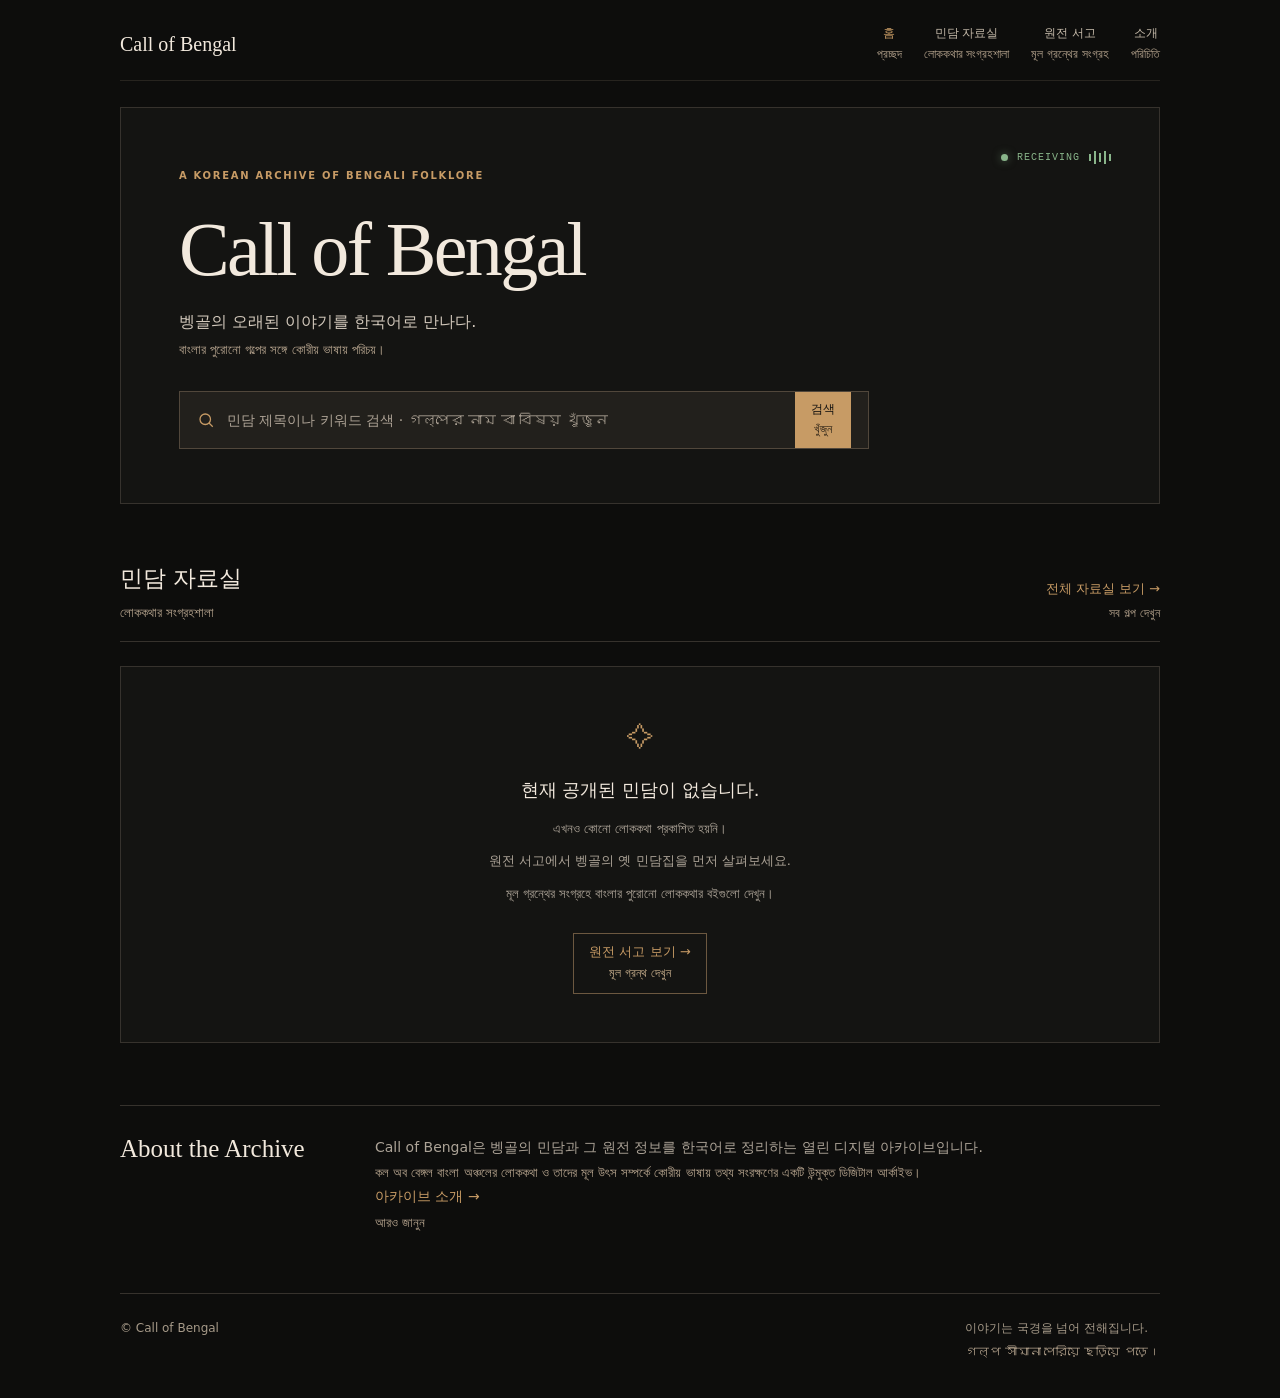
==== commit 310eb26e: "Add files via upload" ====
--- a/index.html
+++ b/index.html
@@ -1 +1,2 @@
-<!doctype html><html lang="ko"><head><meta charset="utf-8"><meta name="viewport" content="width=device-width,initial-scale=1"><meta name="theme-color" content="#0d0d0c"><meta name="description" content="벵골 민담과 역사적 원전을 한국어와 벵골어로 소개하는 디지털 아카이브."><meta property="og:type" content="website"><meta property="og:title" content="Call of Bengal | 벵골 민담 아카이브"><meta property="og:description" content="벵골 민담과 역사적 원전을 한국어와 벵골어로 소개하는 디지털 아카이브."><link rel="icon" href="assets/favicon.svg" type="image/svg+xml"><link rel="stylesheet" href="assets/style.css"><title>Call of Bengal | 벵골 민담 아카이브</title></head><body><div class="wrap"><header class="site-header"><a class="brand" href="index.html">Call of Bengal</a><nav class="site-nav" aria-label="주 메뉴"><a href="index.html" aria-current="page">홈<span class="bn" lang="bn">প্রচ্ছদ</span></a><a href="archive.html">민담 자료실<span class="bn" lang="bn">লোককথার সংগ্রহশালা</span></a><a href="sources.html">원전 서고<span class="bn" lang="bn">মূল গ্রন্থের সংগ্রহ</span></a><a href="about.html">소개<span class="bn" lang="bn">পরিচিতি</span></a></nav></header><main><section class="hero"><div class="radio"><span class="led"></span>RECEIVING <span class="wave" aria-hidden="true"><i></i><i></i><i></i><i></i><i></i></span></div><div class="eyebrow">A KOREAN ARCHIVE OF BENGALI FOLKLORE</div><h1>Call of Bengal</h1><p class="lead">벵골의 오래된 이야기를 한국어로 만나다.<span class="bn" lang="bn">বাংলার পুরোনো গল্পের সঙ্গে কোরীয় ভাষায় পরিচয়।</span></p><form class="search" action="archive.html" method="get"><svg width="18" height="18" viewBox="0 0 24 24" fill="none" stroke="currentColor" stroke-width="1.7" aria-hidden="true"><circle cx="11" cy="11" r="7"/><path d="m16 16 5 5"/></svg><label class="sr-only" for="home-search">민담 검색</label><input id="home-search" name="q" type="search" placeholder="민담 제목이나 키워드 검색 · গল্পের নাম বা বিষয় খুঁজুন" autocomplete="off"></form></section><section aria-labelledby="featured-title"><div class="section-head"><h2 id="featured-title">민담 자료실<span class="bn" lang="bn">লোককথার সংগ্রহশালা</span></h2><a class="more" href="archive.html">전체 자료실 보기 →<span class="bn" lang="bn">সব গল্প দেখুন</span></a></div><div class="record-grid" id="featured-records" hidden></div><div id="featured-empty"><div class="empty" id="empty-state"><div class="symbol" aria-hidden="true">✧</div><h3>이야기를 수집하고 있습니다.</h3><p lang="bn">গল্প সংগ্রহের কাজ চলছে।</p></div></div></section><section class="mini-intro"><h2>About the Archive</h2><p>Call of Bengal은 벵골의 민담과 그 원전 정보를 한국어로 정리하는 열린 디지털 아카이브입니다.<span class="bn" lang="bn">কল অব বেঙ্গল বাংলা অঞ্চলের লোককথা ও তাদের মূল উৎস সম্পর্কে কোরীয় ভাষায় তথ্য সংরক্ষণের একটি উন্মুক্ত ডিজিটাল আর্কাইভ।</span> <a href="about.html">아카이브 소개 →<span class="bn" lang="bn">আরও জানুন</span></a></p></section></main><footer class="site-footer"><span>© Call of Bengal</span><span>이야기는 국경을 넘어 전해집니다.<span class="bn" lang="bn">গল্প সীমানা পেরিয়ে ছড়িয়ে পড়ে।</span></span></footer></div><script src="assets/site.js" defer></script></body></html>+<!DOCTYPE html>
+<html lang="ko"><head><meta charset="utf-8"/><meta content="width=device-width,initial-scale=1" name="viewport"/><meta content="#0d0d0c" name="theme-color"/><meta content="벵골 민담과 역사적 원전을 한국어와 벵골어로 소개하는 디지털 아카이브." name="description"/><meta content="website" property="og:type"/><meta content="Call of Bengal | 벵골 민담 아카이브" property="og:title"/><meta content="벵골 민담과 역사적 원전을 한국어와 벵골어로 소개하는 디지털 아카이브." property="og:description"/><link href="assets/favicon.svg" rel="icon" type="image/svg+xml"/><link href="assets/style.css" rel="stylesheet"/><title>Call of Bengal | 벵골 민담 아카이브</title></head><body><div class="wrap"><header class="site-header"><a class="brand" href="index.html">Call of Bengal</a><nav aria-label="주 메뉴" class="site-nav"><a aria-current="page" href="index.html">홈<span class="bn" lang="bn">প্রচ্ছদ</span></a><a href="archive.html">민담 자료실<span class="bn" lang="bn">লোককথার সংগ্রহশালা</span></a><a href="sources.html">원전 서고<span class="bn" lang="bn">মূল গ্রন্থের সংগ্রহ</span></a><a href="about.html">소개<span class="bn" lang="bn">পরিচিতি</span></a></nav></header><main><section class="hero"><div class="radio"><span class="led"></span>RECEIVING <span aria-hidden="true" class="wave"><i></i><i></i><i></i><i></i><i></i></span></div><div class="eyebrow">A KOREAN ARCHIVE OF BENGALI FOLKLORE</div><h1>Call of Bengal</h1><p class="lead">벵골의 오래된 이야기를 한국어로 만나다.<span class="bn" lang="bn">বাংলার পুরোনো গল্পের সঙ্গে কোরীয় ভাষায় পরিচয়।</span></p><form action="archive.html" class="search" method="get"><svg aria-hidden="true" fill="none" height="18" stroke="currentColor" stroke-width="1.7" viewbox="0 0 24 24" width="18"><circle cx="11" cy="11" r="7"></circle><path d="m16 16 5 5"></path></svg><label class="sr-only" for="home-search">민담 검색</label><input autocomplete="off" id="home-search" name="q" placeholder="민담 제목이나 키워드 검색 · গল্পের নাম বা বিষয় খুঁজুন" type="search"/><button class="search-submit" type="submit">검색<span class="bn" lang="bn">খুঁজুন</span></button></form></section><section aria-labelledby="featured-title"><div class="section-head"><h2 id="featured-title">민담 자료실<span class="bn" lang="bn">লোককথার সংগ্রহশালা</span></h2><a class="more" href="archive.html">전체 자료실 보기 →<span class="bn" lang="bn">সব গল্প দেখুন</span></a></div><div class="record-grid" hidden="" id="featured-records"></div><div id="featured-empty"><div class="empty" id="empty-state"><div aria-hidden="true" class="symbol">✧</div><h3>현재 공개된 민담이 없습니다.</h3><p lang="bn">এখনও কোনো লোককথা প্রকাশিত হয়নি।</p><p>원전 서고에서 벵골의 옛 민담집을 먼저 살펴보세요.</p><p lang="bn">মূল গ্রন্থের সংগ্রহে বাংলার পুরোনো লোককথার বইগুলো দেখুন।</p><a class="source-action" href="sources.html" rel="noopener noreferrer" target="_blank">원전 서고 보기 →<span class="bn" lang="bn">মূল গ্রন্থ দেখুন</span></a></div></div><div class="empty error-state" hidden="" id="featured-error"><h3>자료를 불러오지 못했습니다.</h3><p lang="bn">তথ্য লোড করা যায়নি।</p><p>연결 상태를 확인한 후 다시 시도해 주세요.</p><p lang="bn">ইন্টারনেট সংযোগ পরীক্ষা করে আবার চেষ্টা করুন।</p><button class="retry-button" data-retry="" type="button">다시 시도<span class="bn" lang="bn">আবার চেষ্টা করুন</span></button></div></section><section class="mini-intro"><h2>About the Archive</h2><p>Call of Bengal은 벵골의 민담과 그 원전 정보를 한국어로 정리하는 열린 디지털 아카이브입니다.<span class="bn" lang="bn">কল অব বেঙ্গল বাংলা অঞ্চলের লোককথা ও তাদের মূল উৎস সম্পর্কে কোরীয় ভাষায় তথ্য সংরক্ষণের একটি উন্মুক্ত ডিজিটাল আর্কাইভ।</span> <a href="about.html">아카이브 소개 →<span class="bn" lang="bn">আরও জানুন</span></a></p></section></main><footer class="site-footer"><span>© Call of Bengal</span><span>이야기는 국경을 넘어 전해집니다.<span class="bn" lang="bn">গল্প সীমানা পেরিয়ে ছড়িয়ে পড়ে।</span></span></footer></div><script defer="" src="assets/site.js"></script></body></html>
--- a/assets/style.css
+++ b/assets/style.css
@@ -2,3 +2,21 @@
 :root{--bg:#0d0d0c;--panel:#161614;--ink:#f2e9dd;--muted:#aca397;--line:#36322d;--amber:#c79b65;--green:#89b58a}*{box-sizing:border-box}html{scroll-behavior:smooth}body{margin:0;background:var(--bg);color:var(--ink);font-family:system-ui,-apple-system,'Noto Sans KR','Noto Sans Bengali',sans-serif;line-height:1.75}a{color:inherit;text-decoration:none}a:hover{color:var(--amber)}button,input{font:inherit}.wrap{width:min(1040px,calc(100% - 40px));margin:auto}.site-header{padding:25px 0 17px;display:flex;justify-content:space-between;align-items:center;gap:24px;border-bottom:1px solid #27241f}.brand{font-family:Georgia,serif;font-size:20px;white-space:nowrap}.site-nav{display:flex;gap:22px;align-items:center}.site-nav a{font-size:12px;color:#c4b9a9;line-height:1.4;text-align:center}.site-nav a[aria-current=page]{color:var(--amber)}.bn{display:block;font-family:system-ui,'Noto Sans Bengali',sans-serif;font-weight:400;font-size:.83em;letter-spacing:0;color:#b6a48e;line-height:1.65;margin-top:3px}.site-nav .bn{font-size:10px}.hero{position:relative;margin:26px 0 54px;padding:60px 58px 54px;border:1px solid var(--line);background:#141412}.eyebrow{color:var(--amber);font:700 10px/1.6 system-ui,sans-serif;letter-spacing:.17em}.radio{position:absolute;right:48px;top:42px;display:flex;align-items:center;gap:9px;color:var(--green);font:10px monospace;letter-spacing:.1em}.led{width:7px;height:7px;border-radius:50%;background:var(--green);box-shadow:0 0 8px #89b58a80}.wave{display:flex;align-items:center;gap:3px;height:15px}.wave i{width:2px;height:7px;background:var(--green)}.wave i:nth-child(2),.wave i:nth-child(4){height:13px}.wave i:nth-child(3){height:9px}h1{font-family:Georgia,'Noto Serif KR',serif;font-size:clamp(42px,6.8vw,76px);font-weight:400;line-height:1.2;letter-spacing:-.035em;margin:20px 0 12px}.hero .lead{color:#d3c9bc;font-size:16px;margin:0 0 30px}.hero .lead .bn{font-size:13px}.search{display:flex;align-items:center;gap:12px;max-width:690px;border:1px solid #51473b;background:#22201c;padding:0 17px;min-height:55px}.search svg{flex:none;color:var(--amber)}.search input{background:none;border:0;color:var(--ink);width:100%;outline:none;font-size:14px;padding:12px 0}.search input::placeholder{color:#ada295}.search:focus-within{border-color:var(--amber)}.search-hint{font-size:11px;color:var(--muted);margin:8px 0 0}.section-head{display:flex;justify-content:space-between;align-items:end;gap:18px;border-bottom:1px solid var(--line);padding-bottom:17px;margin-bottom:24px}.section-head h2{font-size:23px;font-weight:500;margin:0}.section-head .bn{font-size:13px}.more{font-size:13px;color:var(--amber);text-align:right}.more .bn{font-size:11px}.empty{border:1px solid var(--line);background:#141412;padding:48px 28px;text-align:center;min-height:190px;display:flex;flex-direction:column;align-items:center;justify-content:center}.empty .symbol{font-family:Georgia,serif;color:var(--amber);font-size:27px;margin-bottom:12px}.empty h2,.empty h3{font-size:18px;font-weight:500;margin:0 0 7px}.empty p{font-size:13px;color:var(--muted);margin:0}.empty .bn{font-size:12px}.mini-intro{border-top:1px solid var(--line);padding:29px 0;display:grid;grid-template-columns:220px 1fr;gap:35px;margin:62px 0 30px}.mini-intro h2{font:400 25px Georgia,serif;margin:0}.mini-intro p{margin:0;color:var(--muted);font-size:14px}.mini-intro a{color:var(--amber)}.site-footer{border-top:1px solid var(--line);padding:24px 0 36px;display:flex;justify-content:space-between;gap:20px;color:#a69a89;font-size:12px}.site-footer .bn{font-size:11px}.filter-bar{display:flex;gap:9px;flex-wrap:wrap;margin:24px 0 28px}.filter{border:1px solid #5a5043;color:#d2c7b8;background:transparent;border-radius:30px;padding:7px 15px;cursor:pointer;text-align:center;font-size:12px}.filter .bn{font-size:11px}.filter[aria-pressed=true]{background:var(--amber);border-color:var(--amber);color:#11100e}.filter[aria-pressed=true] .bn{color:#302319}.filter:hover{border-color:var(--amber)}.archive-bar{display:flex;align-items:center;justify-content:space-between;gap:18px}.archive-bar .search{flex:1;max-width:none}.result-count{font-size:12px;color:var(--muted);white-space:nowrap}.record-grid{display:grid;grid-template-columns:repeat(2,minmax(0,1fr));gap:20px;margin-bottom:30px}.record{border:1px solid var(--line);background:var(--panel);padding:24px}.record h3{font-size:18px;margin:0 0 5px;font-weight:500}.record .record-meta{color:var(--amber);font-size:12px}.record .record-desc{color:var(--muted);font-size:13px}.book-grid{display:grid;grid-template-columns:repeat(2,minmax(0,1fr));gap:19px;margin:0 0 55px}.book{border:1px solid var(--line);background:var(--panel);padding:27px;min-height:270px;display:flex;flex-direction:column}.book .num{color:var(--green);font:11px monospace;letter-spacing:.12em}.book h2{font:400 26px/1.3 Georgia,serif;margin:23px 0 9px}.book .book-bn{color:#b6a48e;font-size:13px;margin:0 0 15px}.book .desc{color:#d0c5b7;font-size:13px;margin:0 0 15px}.book .desc .bn{font-size:12px}.book dl{border-top:1px solid var(--line);padding-top:14px;margin:auto 0 0}.book dl div{display:flex;gap:10px;font-size:12px;margin:4px 0}.book dt{color:#a69a89;min-width:80px}.book dd{margin:0}.prose{max-width:850px;margin:0 auto 65px}.prose-section{display:grid;grid-template-columns:190px 1fr;gap:35px;border-top:1px solid var(--line);padding:28px 0}.prose-section h2{font-size:17px;font-weight:550;color:var(--amber);margin:0}.prose-section p{font-size:14px;color:#d4cbbf;margin:0 0 13px}.prose-section p .bn{font-size:12px}.prose-section ul{margin:0;padding-left:20px;color:#d4cbbf;font-size:14px}.prose-section li{margin:0 0 13px}.prose-section li .bn{font-size:12px}.page-intro{max-width:800px;font-size:14px;color:#d2c8bb;margin:-23px 0 35px}.page-intro .bn{font-size:12px}.sr-only{position:absolute;width:1px;height:1px;padding:0;margin:-1px;overflow:hidden;clip:rect(0,0,0,0);white-space:nowrap;border:0}@media(max-width:700px){.site-header{align-items:flex-start;flex-wrap:wrap}.site-nav{gap:16px;justify-content:space-between;width:100%}.hero{padding:75px 25px 35px;margin:18px 0 38px}.radio{right:24px;top:27px}.section-head h2{font-size:20px}.mini-intro,.prose-section{grid-template-columns:1fr;gap:12px}.book-grid,.record-grid{grid-template-columns:1fr}.archive-bar{display:block}.result-count{display:block;margin-top:12px}.site-footer{flex-wrap:wrap}.book{min-height:0}}@media(prefers-reduced-motion:reduce){html{scroll-behavior:auto}}
 
 [hidden]{display:none!important}
+
+/* Readable Bengali text and layout resilience */
+.site-nav{flex-wrap:wrap;row-gap:10px}.site-nav .bn{font-size:12px;line-height:1.55}
+.bn{font-size:13px;line-height:1.7}.book dl .bn,.book dd .bn,.book dt .bn{font-size:12px}
+.filter .bn,.more .bn,.site-footer .bn,.empty .bn{font-size:12px}
+.search{min-width:0}.search input{min-width:0;flex:1}
+.search-submit,.retry-button{flex:none;cursor:pointer;color:#141210;background:var(--amber);border:1px solid var(--amber);padding:8px 15px;font-size:12px;text-align:center;line-height:1.45}
+.search-submit .bn,.retry-button .bn{color:#2c2216;font-size:12px;margin-top:1px}
+.search-submit:hover,.retry-button:hover{background:#e0b782}
+.search-submit:focus-visible,.retry-button:focus-visible,.source-action:focus-visible,.filter:focus-visible,a:focus-visible{outline:2px solid #eac18e;outline-offset:3px}
+.empty p{margin:5px 0}.empty .source-action{margin-top:22px}
+.source-links{border-top:1px solid var(--line);margin-top:18px;padding-top:15px;display:flex;flex-direction:column;align-items:flex-start;gap:9px}
+.source-action{color:var(--amber);border:1px solid #6c5840;padding:9px 15px;display:inline-flex;flex-direction:column;line-height:1.35;font-size:13px}
+.source-action:hover{background:#272016}.source-action .bn{font-size:12px;color:#cbb28f}
+.edition-note,.edition-caution{overflow-wrap:anywhere;color:#a79b8d;font-size:11px;margin:0;line-height:1.7}.edition-caution .bn{font-size:12px}
+.book dl div{min-width:0}.book dd{min-width:0;overflow-wrap:anywhere}
+@media(max-width:700px){.site-nav{justify-content:flex-start;column-gap:14px;row-gap:12px}.site-nav a{font-size:12px}.archive-bar .search{width:100%}.hero{overflow-wrap:anywhere}}
+@media(max-width:390px){.wrap{width:calc(100% - 28px)}.search{gap:7px;padding:0 9px}.search-submit{padding:8px 10px}}
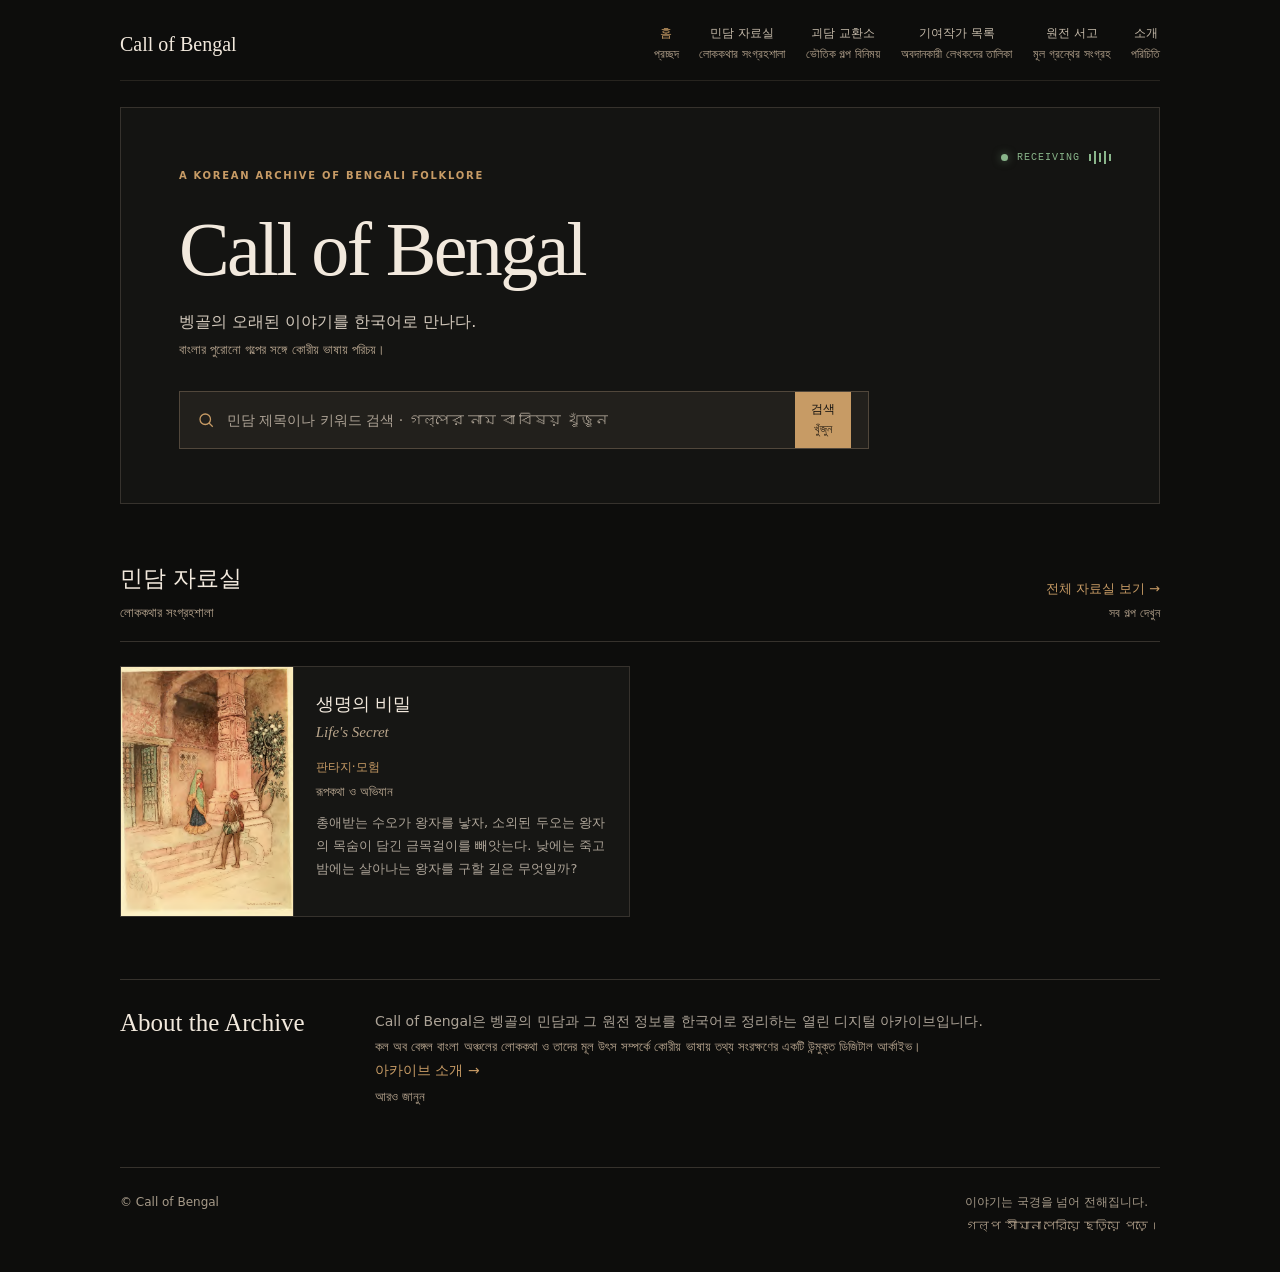
==== commit de8f5787: "Add files via upload" ====
--- a/index.html
+++ b/index.html
@@ -1,2 +1,2 @@
 <!DOCTYPE html>
-<html lang="ko"><head><meta charset="utf-8"/><meta content="width=device-width,initial-scale=1" name="viewport"/><meta content="#0d0d0c" name="theme-color"/><meta content="벵골 민담과 역사적 원전을 한국어와 벵골어로 소개하는 디지털 아카이브." name="description"/><meta content="website" property="og:type"/><meta content="Call of Bengal | 벵골 민담 아카이브" property="og:title"/><meta content="벵골 민담과 역사적 원전을 한국어와 벵골어로 소개하는 디지털 아카이브." property="og:description"/><link href="assets/favicon.svg" rel="icon" type="image/svg+xml"/><link href="assets/style.css" rel="stylesheet"/><title>Call of Bengal | 벵골 민담 아카이브</title></head><body><div class="wrap"><header class="site-header"><a class="brand" href="index.html">Call of Bengal</a><nav aria-label="주 메뉴" class="site-nav"><a aria-current="page" href="index.html">홈<span class="bn" lang="bn">প্রচ্ছদ</span></a><a href="archive.html">민담 자료실<span class="bn" lang="bn">লোককথার সংগ্রহশালা</span></a><a href="sources.html">원전 서고<span class="bn" lang="bn">মূল গ্রন্থের সংগ্রহ</span></a><a href="about.html">소개<span class="bn" lang="bn">পরিচিতি</span></a></nav></header><main><section class="hero"><div class="radio"><span class="led"></span>RECEIVING <span aria-hidden="true" class="wave"><i></i><i></i><i></i><i></i><i></i></span></div><div class="eyebrow">A KOREAN ARCHIVE OF BENGALI FOLKLORE</div><h1>Call of Bengal</h1><p class="lead">벵골의 오래된 이야기를 한국어로 만나다.<span class="bn" lang="bn">বাংলার পুরোনো গল্পের সঙ্গে কোরীয় ভাষায় পরিচয়।</span></p><form action="archive.html" class="search" method="get"><svg aria-hidden="true" fill="none" height="18" stroke="currentColor" stroke-width="1.7" viewbox="0 0 24 24" width="18"><circle cx="11" cy="11" r="7"></circle><path d="m16 16 5 5"></path></svg><label class="sr-only" for="home-search">민담 검색</label><input autocomplete="off" id="home-search" name="q" placeholder="민담 제목이나 키워드 검색 · গল্পের নাম বা বিষয় খুঁজুন" type="search"/><button class="search-submit" type="submit">검색<span class="bn" lang="bn">খুঁজুন</span></button></form></section><section aria-labelledby="featured-title"><div class="section-head"><h2 id="featured-title">민담 자료실<span class="bn" lang="bn">লোককথার সংগ্রহশালা</span></h2><a class="more" href="archive.html">전체 자료실 보기 →<span class="bn" lang="bn">সব গল্প দেখুন</span></a></div><div class="record-grid" hidden="" id="featured-records"></div><div id="featured-empty"><div class="empty" id="empty-state"><div aria-hidden="true" class="symbol">✧</div><h3>현재 공개된 민담이 없습니다.</h3><p lang="bn">এখনও কোনো লোককথা প্রকাশিত হয়নি।</p><p>원전 서고에서 벵골의 옛 민담집을 먼저 살펴보세요.</p><p lang="bn">মূল গ্রন্থের সংগ্রহে বাংলার পুরোনো লোককথার বইগুলো দেখুন।</p><a class="source-action" href="sources.html" rel="noopener noreferrer" target="_blank">원전 서고 보기 →<span class="bn" lang="bn">মূল গ্রন্থ দেখুন</span></a></div></div><div class="empty error-state" hidden="" id="featured-error"><h3>자료를 불러오지 못했습니다.</h3><p lang="bn">তথ্য লোড করা যায়নি।</p><p>연결 상태를 확인한 후 다시 시도해 주세요.</p><p lang="bn">ইন্টারনেট সংযোগ পরীক্ষা করে আবার চেষ্টা করুন।</p><button class="retry-button" data-retry="" type="button">다시 시도<span class="bn" lang="bn">আবার চেষ্টা করুন</span></button></div></section><section class="mini-intro"><h2>About the Archive</h2><p>Call of Bengal은 벵골의 민담과 그 원전 정보를 한국어로 정리하는 열린 디지털 아카이브입니다.<span class="bn" lang="bn">কল অব বেঙ্গল বাংলা অঞ্চলের লোককথা ও তাদের মূল উৎস সম্পর্কে কোরীয় ভাষায় তথ্য সংরক্ষণের একটি উন্মুক্ত ডিজিটাল আর্কাইভ।</span> <a href="about.html">아카이브 소개 →<span class="bn" lang="bn">আরও জানুন</span></a></p></section></main><footer class="site-footer"><span>© Call of Bengal</span><span>이야기는 국경을 넘어 전해집니다.<span class="bn" lang="bn">গল্প সীমানা পেরিয়ে ছড়িয়ে পড়ে।</span></span></footer></div><script defer="" src="assets/site.js"></script></body></html>+<html lang="ko"><head><meta charset="utf-8"/><meta content="width=device-width,initial-scale=1" name="viewport"/><meta content="#0d0d0c" name="theme-color"/><meta content="벵골 민담과 역사적 원전을 한국어와 벵골어로 소개하는 디지털 아카이브." name="description"/><meta content="website" property="og:type"/><meta content="Call of Bengal | 벵골 민담 아카이브" property="og:title"/><meta content="벵골 민담과 역사적 원전을 한국어와 벵골어로 소개하는 디지털 아카이브." property="og:description"/><link href="assets/favicon.svg" rel="icon" type="image/svg+xml"/><link href="assets/style.css" rel="stylesheet"/><title>Call of Bengal | 벵골 민담 아카이브</title></head><body><div class="wrap"><header class="site-header"><a class="brand" href="index.html">Call of Bengal</a><nav aria-label="주 메뉴" class="site-nav"><a aria-current="page" href="index.html">홈<span class="bn" lang="bn">প্রচ্ছদ</span></a><a href="archive.html">민담 자료실<span class="bn" lang="bn">লোককথার সংগ্রহশালা</span></a><a href="exchange.html">괴담 교환소<span class="bn" lang="bn">ভৌতিক গল্প বিনিময়</span></a><a href="contributors.html">기여작가 목록<span class="bn" lang="bn">অবদানকারী লেখকদের তালিকা</span></a><a href="sources.html">원전 서고<span class="bn" lang="bn">মূল গ্রন্থের সংগ্রহ</span></a><a href="about.html">소개<span class="bn" lang="bn">পরিচিতি</span></a></nav></header><main><section class="hero"><div class="radio"><span class="led"></span>RECEIVING <span aria-hidden="true" class="wave"><i></i><i></i><i></i><i></i><i></i></span></div><div class="eyebrow">A KOREAN ARCHIVE OF BENGALI FOLKLORE</div><h1>Call of Bengal</h1><p class="lead">벵골의 오래된 이야기를 한국어로 만나다.<span class="bn" lang="bn">বাংলার পুরোনো গল্পের সঙ্গে কোরীয় ভাষায় পরিচয়।</span></p><form action="archive.html" class="search" method="get"><svg aria-hidden="true" fill="none" height="18" stroke="currentColor" stroke-width="1.7" viewbox="0 0 24 24" width="18"><circle cx="11" cy="11" r="7"></circle><path d="m16 16 5 5"></path></svg><label class="sr-only" for="home-search">민담 검색</label><input autocomplete="off" id="home-search" name="q" placeholder="민담 제목이나 키워드 검색 · গল্পের নাম বা বিষয় খুঁজুন" type="search"/><button class="search-submit" type="submit">검색<span class="bn" lang="bn">খুঁজুন</span></button></form></section><section aria-labelledby="featured-title"><div class="section-head"><h2 id="featured-title">민담 자료실<span class="bn" lang="bn">লোককথার সংগ্রহশালা</span></h2><a class="more" href="archive.html">전체 자료실 보기 →<span class="bn" lang="bn">সব গল্প দেখুন</span></a></div><div class="record-grid" hidden="" id="featured-records"></div><div id="featured-empty"><div class="empty" id="empty-state"><div aria-hidden="true" class="symbol">✧</div><h3>현재 공개된 민담이 없습니다.</h3><p lang="bn">এখনও কোনো লোককথা প্রকাশিত হয়নি।</p><p>원전 서고에서 벵골의 옛 민담집을 먼저 살펴보세요.</p><p lang="bn">মূল গ্রন্থের সংগ্রহে বাংলার পুরোনো লোককথার বইগুলো দেখুন।</p><a class="source-action" href="sources.html" rel="noopener noreferrer" target="_blank">원전 서고 보기 →<span class="bn" lang="bn">মূল গ্রন্থ দেখুন</span></a></div></div><div class="empty error-state" hidden="" id="featured-error"><h3>자료를 불러오지 못했습니다.</h3><p lang="bn">তথ্য লোড করা যায়নি।</p><p>연결 상태를 확인한 후 다시 시도해 주세요.</p><p lang="bn">ইন্টারনেট সংযোগ পরীক্ষা করে আবার চেষ্টা করুন।</p><button class="retry-button" data-retry="" type="button">다시 시도<span class="bn" lang="bn">আবার চেষ্টা করুন</span></button></div></section><section class="mini-intro"><h2>About the Archive</h2><p>Call of Bengal은 벵골의 민담과 그 원전 정보를 한국어로 정리하는 열린 디지털 아카이브입니다.<span class="bn" lang="bn">কল অব বেঙ্গল বাংলা অঞ্চলের লোককথা ও তাদের মূল উৎস সম্পর্কে কোরীয় ভাষায় তথ্য সংরক্ষণের একটি উন্মুক্ত ডিজিটাল আর্কাইভ।</span> <a href="about.html">아카이브 소개 →<span class="bn" lang="bn">আরও জানুন</span></a></p></section></main><footer class="site-footer"><span>© Call of Bengal</span><span>이야기는 국경을 넘어 전해집니다.<span class="bn" lang="bn">গল্প সীমানা পেরিয়ে ছড়িয়ে পড়ে।</span></span></footer></div><script defer="" src="assets/site.js"></script></body></html>
--- a/assets/style.css
+++ b/assets/style.css
@@ -20,3 +20,61 @@
 .book dl div{min-width:0}.book dd{min-width:0;overflow-wrap:anywhere}
 @media(max-width:700px){.site-nav{justify-content:flex-start;column-gap:14px;row-gap:12px}.site-nav a{font-size:12px}.archive-bar .search{width:100%}.hero{overflow-wrap:anywhere}}
 @media(max-width:390px){.wrap{width:calc(100% - 28px)}.search{gap:7px;padding:0 9px}.search-submit{padding:8px 10px}}
+
+/* Individual story records and original-plate gallery */
+.record{padding:0;overflow:hidden;display:flex;min-height:225px}.record-cover{width:34%;flex:none;overflow:hidden;border-right:1px solid var(--line);background:#27251e}.record-cover img{width:100%;height:100%;min-height:225px;max-height:290px;object-fit:cover;object-position:center 35%;display:block;filter:saturate(.85)}.record-copy{padding:24px 22px;min-width:0}.record h3{line-height:1.45}.record-original{display:block;font:italic 15px/1.5 Georgia,serif;color:#b9a58b;margin-top:4px}.record .record-meta{margin:14px 0 9px}.record .record-desc{line-height:1.75;margin:0}.record-grid{align-items:stretch}
+.story-main{padding-bottom:64px}.story-return{display:flex;gap:12px;align-items:baseline;margin:24px 0 20px;color:#b4a696;font-size:12px}.story-return>a{color:var(--amber)}.story-return>span{font-size:12px;color:#a99d8e}.story-heading{border:1px solid var(--line);background:#141412;display:grid;grid-template-columns:1.15fr .85fr;min-height:430px;overflow:hidden}.story-heading-copy{padding:57px 45px 35px;display:flex;align-items:flex-start;flex-direction:column}.story-kicker{font-size:12px;color:var(--amber);margin:22px 0 0;line-height:1.6}.story-kicker>span[lang=bn]{font-size:12px;color:#ab9d8b}.story-kicker-sep{padding:0 8px;color:#5c5143}.story-heading h1{font-size:clamp(46px,5vw,76px);margin:15px 0 0}.story-original{font:italic clamp(23px,3vw,39px)/1.25 Georgia,serif;color:#ceb28a;margin:8px 0 0}.story-heading-note{font-size:14px;color:#bdb1a2;max-width:430px;margin:30px 0 28px;line-height:1.8}.story-heading-note .bn{font-size:12px}.story-quickmeta{display:flex;gap:12px;flex-wrap:wrap;margin:auto 0 0}.story-quickmeta span{border:1px solid #574634;padding:5px 9px;color:#d4b88c;font:11px/1.5 system-ui,sans-serif}.story-heading-art{position:relative;overflow:hidden;min-height:430px;border-left:1px solid #4a4033}.story-heading-art img{width:100%;height:100%;object-fit:cover;object-position:50% 36%;filter:saturate(.86) contrast(.95)}.story-heading-art:after{content:'';position:absolute;inset:65% 0 0;background:linear-gradient(0deg,#0009,transparent);pointer-events:none}.art-label{position:absolute;z-index:1;bottom:18px;right:18px;color:#fff4e2;letter-spacing:.12em;font:10px monospace}
+.story-content-grid{display:grid;grid-template-columns:minmax(0,1fr) 285px;gap:70px;margin:64px 0 76px}.story-section-top{display:flex;justify-content:space-between;gap:12px;align-items:center}.story-source-pill{font-size:11px;border:1px solid #3b5541;color:#9fcea4;padding:3px 9px;white-space:nowrap}.story-body h2,.story-gallery h2,.story-biblio h2{font:400 31px/1.35 Georgia,'Noto Serif KR',serif;margin:16px 0 29px}.story-body h2 .bn,.story-biblio h2 .bn{font-size:13px}.story-body>p{font-size:15.5px;line-height:2.12;color:#ddd3c6;letter-spacing:-.01em;margin:0 0 24px;word-break:keep-all;overflow-wrap:break-word}.story-reading-note{padding:16px 19px;margin-top:38px;border-left:2px solid var(--amber);background:#191713}.story-reading-note strong{font-size:12px;color:var(--amber)}.story-reading-note p{color:#a79d8f;font-size:12px;margin:8px 0 0;line-height:1.85}.story-download-wrap{margin-top:23px!important}.story-download{display:inline-flex;align-items:center;gap:15px;border:1px solid #86613c;color:var(--amber);padding:10px 16px;font-size:13px;line-height:1.6}.story-download:hover{background:#272019}.story-facts{border:1px solid var(--line);background:#161614;padding:26px 23px}.story-facts dl{margin:18px 0 22px}.story-facts dl div{padding:14px 0;border-top:1px solid #302d27}.story-facts dt{color:#b39d83;font-size:12px;margin-bottom:5px}.story-facts dt span{display:block;font-size:11px;color:#988979}.story-facts dd{font-size:13px;color:#e1d4c3;margin:0;line-height:1.75;overflow-wrap:anywhere}.story-facts>a{color:var(--amber);font-size:13px}.story-sidebar-note{font-size:12px;color:#918679;line-height:1.85;margin:16px 0}.story-gallery{border-top:1px solid var(--line);padding-top:35px}.story-gallery-head h2{margin:13px 0 7px}.story-gallery-count{font:11px monospace;color:var(--green);padding-left:13px;vertical-align:middle}.story-gallery-head p{color:#b6a99a;font-size:13px;margin:0 0 31px}.story-gallery-head p .bn{font-size:12px}.story-figures{display:grid;grid-template-columns:repeat(2,minmax(0,1fr));gap:25px}.story-figure{margin:0;min-width:0;border:1px solid var(--line);background:#171612;padding:16px}.story-figure>a{display:block;overflow:hidden;background:#28241e}.story-figure img{width:100%;height:430px;object-fit:contain;display:block}.story-figure figcaption{margin:16px 1px 1px;display:flex;flex-direction:column;gap:5px}.figure-number{font:11px monospace;color:var(--green)}.story-figure figcaption strong{font-weight:500;color:#e4d7c7;font-size:13px}.figure-original{font:italic 13px/1.5 Georgia,serif;color:#a9a092}.figure-source{color:#8b8072;font-size:11px;margin-top:5px}.story-biblio{border-top:1px solid var(--line);margin-top:72px;padding-top:33px;max-width:770px}.story-biblio h2{margin:12px 0 19px}.story-biblio p{font-size:13px;color:#bcb2a4;line-height:1.9}.story-biblio>a{display:inline-block;margin-top:12px;color:var(--amber);font-size:13px}.story-biblio>a span{font-size:12px}.story-bottom{margin-top:45px}.story-bottom a{display:inline-block;color:var(--amber);font-size:13px}.story-bottom .bn{font-size:12px}
+@media(max-width:820px){.story-content-grid{grid-template-columns:minmax(0,1fr) 240px;gap:30px}.story-heading-copy{padding:50px 28px 32px}.story-heading{min-height:380px}.story-heading-art{min-height:380px}.story-figure img{height:350px}}
+@media(max-width:650px){.story-heading{grid-template-columns:1fr}.story-heading-copy{padding:48px 25px 28px}.story-heading-art{height:330px;min-height:0;border-left:0;border-top:1px solid #4a4033}.story-content-grid{grid-template-columns:1fr;gap:34px;margin:39px 0 50px}.story-figures{grid-template-columns:1fr}.story-figure img{height:auto;max-height:460px}.story-body>p{font-size:15px}.story-biblio{margin-top:46px}.record-cover{width:34%}.record-cover img{min-height:230px}.story-return{flex-wrap:wrap}.story-heading h1{font-size:50px}.story-original{font-size:29px}}
+@media(max-width:400px){.record-cover{width:29%}.record-copy{padding:16px 13px}.record h3{font-size:16px}.record-original{font-size:14px}.story-quickmeta{gap:6px}.story-quickmeta span{font-size:10px}.story-heading h1{font-size:42px}}
+
+
+/* Community extension — layout follows existing archive palette and typography. */
+.site-nav{row-gap:12px;column-gap:clamp(9px,1.6vw,21px)}
+.site-nav a{white-space:nowrap}
+.exchange-section,.contributors-section{padding-bottom:56px}
+.exchange-record .record-copy{flex:1}
+.exchange-cover-placeholder{width:34%;flex:none;min-height:225px;border-right:1px solid var(--line);background:linear-gradient(155deg,#201b18,#151715);display:flex;flex-direction:column;justify-content:center;align-items:center;gap:10px;color:var(--amber)}
+.exchange-cover-placeholder span{font:52px Georgia,serif;opacity:.75}
+.exchange-cover-placeholder small{font:9px system-ui,sans-serif;letter-spacing:.16em;color:#9b8a71;text-align:center}
+.exchange-byline{font-size:12px;line-height:1.7;color:#b9afa0;margin:9px 0}
+.exchange-author{color:#d2b181;text-decoration:underline;text-underline-offset:3px}
+.exchange-source{display:inline-flex;align-items:baseline;gap:8px;color:var(--amber);font-size:12px;margin:8px 0 0}
+.exchange-source .bn{display:inline;font-size:11px}
+.contributors-grid{display:grid;grid-template-columns:repeat(2,minmax(0,1fr));gap:22px;margin-bottom:56px;align-items:start}
+.contributors-column{border:1px solid var(--line);background:var(--panel);min-height:355px;padding:30px 30px 38px}
+.contributors-column-head{display:flex;justify-content:space-between;align-items:flex-start;border-bottom:1px solid var(--line);padding-bottom:20px;gap:10px}
+.contributors-column h2{margin:0;font:400 clamp(25px,3vw,34px)/1.25 Georgia,'Noto Serif KR',serif}
+.contributors-column h2 .bn{margin-top:7px}
+.contributors-total{font-size:11px;color:var(--amber);white-space:nowrap;padding-top:6px}
+.contributors-list{list-style:none;margin:18px 0 0;padding:0}
+.contributors-list li+li{border-top:1px solid var(--line)}
+.contributor-open{appearance:none;background:transparent;border:0;color:#eee1d0;width:100%;padding:15px 2px;text-align:left;display:flex;flex-wrap:wrap;gap:5px 10px;align-items:center;cursor:pointer;font:15px/1.6 system-ui,'Noto Serif KR',sans-serif}
+.contributor-open:hover,.contributor-open:focus-visible{color:var(--amber)}
+.contributor-list-original{font-size:12px;color:#a99a88;flex:1 1 auto}
+.contributor-chevron{color:var(--amber);margin-left:auto}
+.contributors-empty{font-size:13px;color:#ad9e8c;line-height:1.7;padding-top:17px;margin:0}
+.contributor-overlay[hidden]{display:none!important}
+.contributor-overlay{position:fixed;inset:0;z-index:1000;background:rgba(0,0,0,.78);display:flex;align-items:center;justify-content:center;padding:22px;overflow-y:auto}
+.contributor-dialog{position:relative;outline:0;border:1px solid #735738;background:#171613;box-shadow:0 28px 100px #000c;width:min(100%,610px);max-height:min(90vh,840px);overflow:auto;padding:36px 37px 38px;color:#e9dfd1}
+.dialog-open{overflow:hidden}
+.dialog-close{position:absolute;right:17px;top:14px;background:transparent;border:1px solid var(--line);color:#e3d3bf;width:38px;height:38px;font-size:28px;line-height:1;cursor:pointer}
+.contributor-dialog .eyebrow{margin-bottom:14px}
+.contributor-dialog h2{font:400 clamp(28px,4vw,40px)/1.3 Georgia,'Noto Serif KR',serif;margin:0 40px 5px 0;overflow-wrap:anywhere}
+.contributor-original{color:#c3a57e;font-size:16px;line-height:1.6;margin:5px 0}
+.contributor-region{font-size:12px;color:var(--amber);margin-top:10px}
+.contributor-bio{font-size:14px;color:#c5b8a8;line-height:1.9;margin:22px 0 27px;white-space:pre-line}
+.contributor-dialog h3{font-size:17px;font-weight:500;margin:25px 0 13px;padding-top:18px;border-top:1px solid var(--line)}
+.contributor-dialog h3 .bn{font-size:12px}
+.contributor-works{list-style:none;margin:0;padding:0}
+.contributor-works li{font-size:14px;line-height:1.9;padding:8px 0}
+.contributor-works a{color:var(--amber);text-decoration:underline;text-underline-offset:3px}
+.contributor-no-works,.contributor-no-links{color:#ab9f8d;font-size:13px;line-height:1.75}
+.contributor-links{display:flex;gap:10px;flex-wrap:wrap}
+.contributor-links .source-action{margin:0}
+@media(max-width:850px){.site-header{flex-wrap:wrap}.site-nav{width:100%;justify-content:flex-start}}
+@media(max-width:700px){.contributors-grid{grid-template-columns:1fr;gap:16px}.contributors-column{min-height:230px;padding:23px 23px 28px}.contributor-dialog{padding:28px 22px}.site-nav{gap:10px 17px}.site-nav a{font-size:12px}}
+@media(max-width:400px){.exchange-cover-placeholder{width:29%}.exchange-cover-placeholder small{font-size:7px}.contributor-overlay{padding:10px}.contributor-dialog{max-height:94vh}}
+
+.exchange-byline .bn{display:inline;font-size:11px;margin:0 5px 0 2px}
